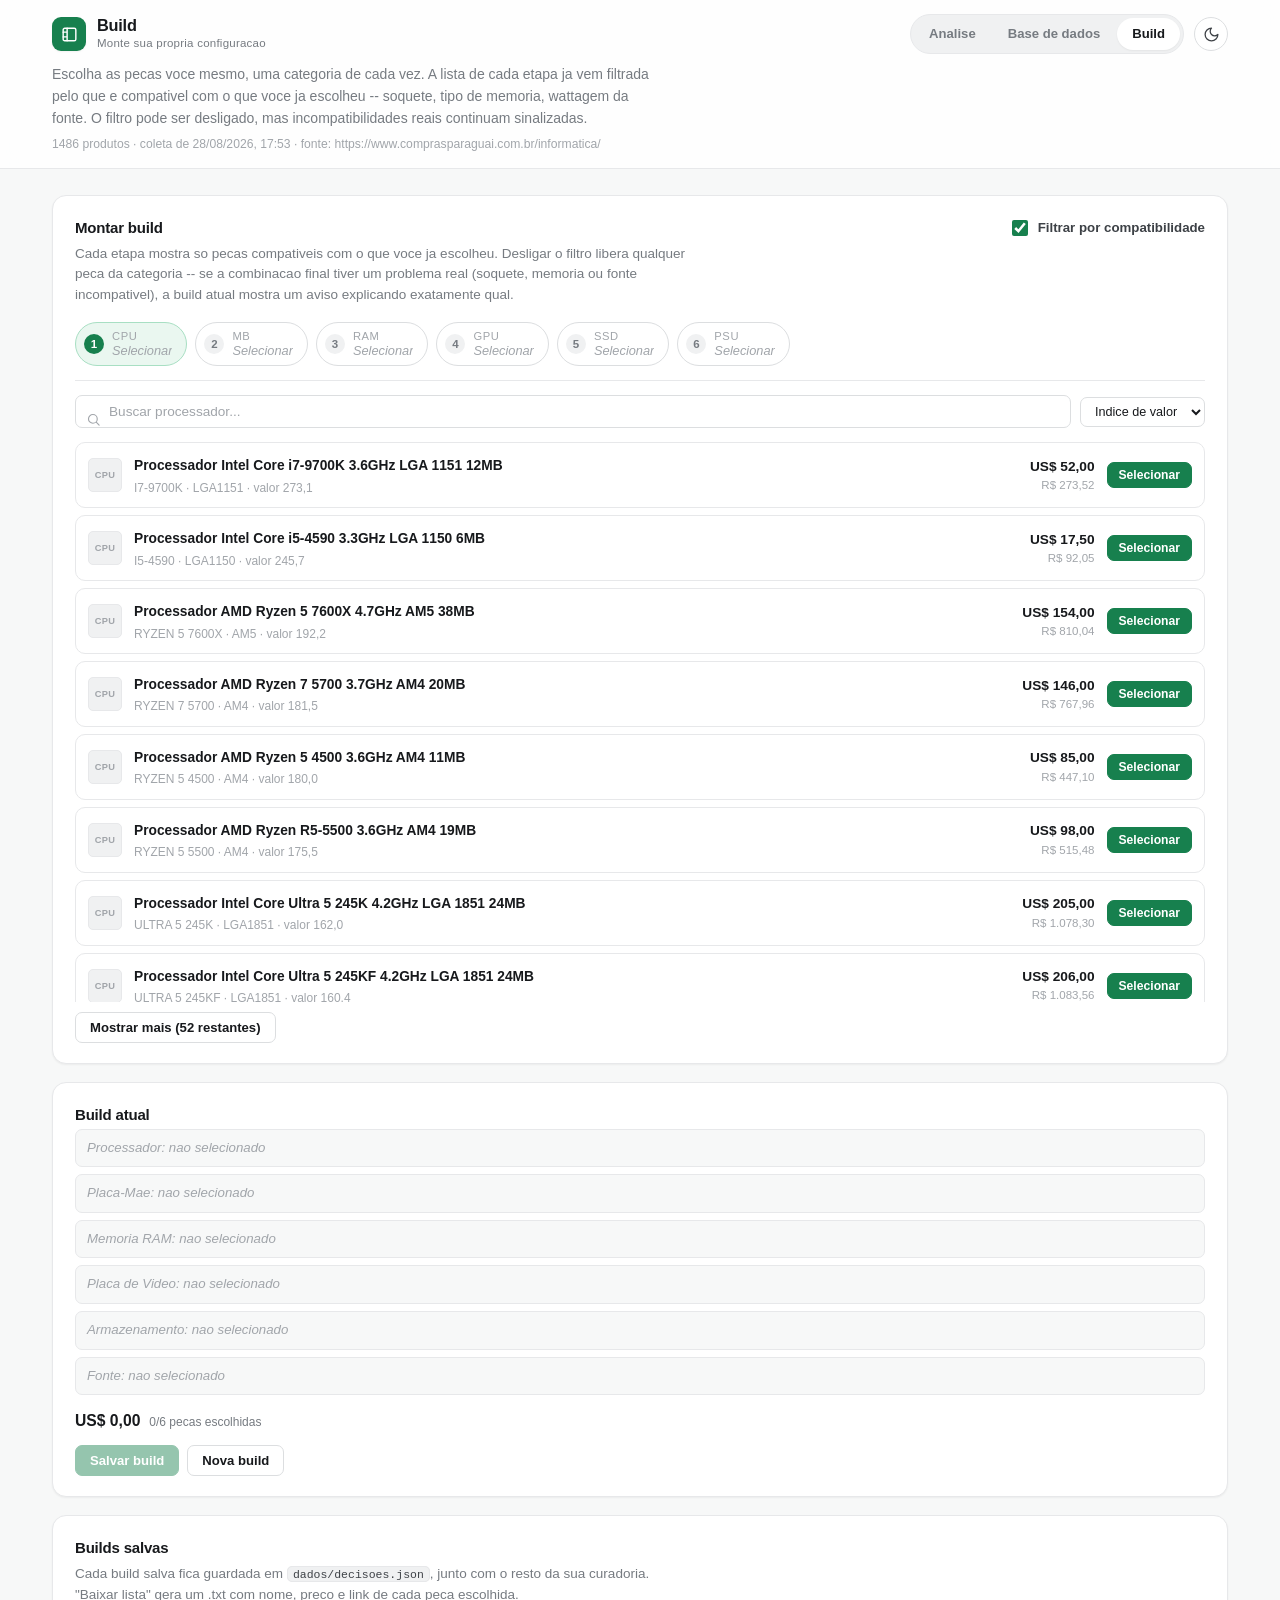
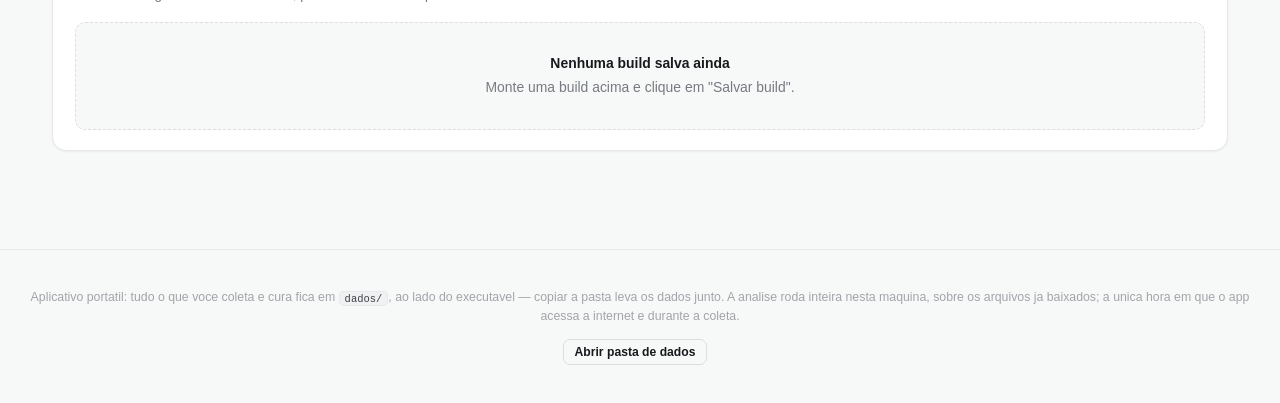
==== build.html @ 34301474 "Montador de builds adicionado" ====
<!DOCTYPE html>
<html lang="pt-BR">
<head>
  <meta charset="UTF-8" />
  <meta name="viewport" content="width=device-width, initial-scale=1.0" />
  <meta name="color-scheme" content="light dark" />
  <title>Build — Builds de Custo-Beneficio</title>
  <link rel="stylesheet" href="css/style.css" />
  <!-- ver o comentario sobre a ordem destes tres em index.html -->
  <script src="/app-bootstrap.js"></script>
  <script src="js/app-bridge.js"></script>
  <script src="js/theme.js"></script>
</head>
<body>
  <header class="site-header">
    <div class="header-inner">
      <div class="brand-row">
        <div class="brand">
          <span class="brand-mark" aria-hidden="true">
            <svg viewBox="0 0 24 24" fill="none" stroke="currentColor" stroke-width="1.8" stroke-linecap="round" stroke-linejoin="round">
              <rect x="4" y="4" width="16" height="16" rx="2"/>
              <path d="M9 4v16M4 9h5M4 15h5"/>
            </svg>
          </span>
          <div class="brand-text">
            <h1>Build</h1>
            <div class="brand-sub">Monte sua propria configuracao</div>
          </div>
        </div>
        <div class="header-actions">
          <nav class="site-nav" aria-label="Secoes">
            <a href="index.html">Analise</a>
            <a href="catalogo.html">Base de dados</a>
            <a href="build.html" class="active">Build</a>
          </nav>
          <button id="theme-toggle" class="theme-toggle" type="button" aria-label="Alternar tema">
            <svg class="icon-moon" viewBox="0 0 24 24" fill="none" stroke="currentColor" stroke-width="1.8" stroke-linecap="round" stroke-linejoin="round" aria-hidden="true">
              <path d="M12 3a6 6 0 0 0 9 9 9 9 0 1 1-9-9Z"/>
            </svg>
            <svg class="icon-sun" viewBox="0 0 24 24" fill="none" stroke="currentColor" stroke-width="1.8" stroke-linecap="round" stroke-linejoin="round" aria-hidden="true">
              <circle cx="12" cy="12" r="4"/>
              <path d="M12 2v2M12 20v2M4.93 4.93l1.41 1.41M17.66 17.66l1.41 1.41M2 12h2M20 12h2M6.34 17.66l-1.41 1.41M19.07 4.93l-1.41 1.41"/>
            </svg>
          </button>
        </div>
      </div>
      <p class="subtitle">
        Escolha as pecas voce mesmo, uma categoria de cada vez. A lista de cada etapa ja vem filtrada
        pelo que e compativel com o que voce ja escolheu -- soquete, tipo de memoria, wattagem da
        fonte. O filtro pode ser desligado, mas incompatibilidades reais continuam sinalizadas.
      </p>
      <p class="data-meta" id="data-meta">carregando metadados...</p>
    </div>
  </header>

  <main class="container">
    <section class="panel" id="pcb-empty-state" hidden>
      <div class="empty-state">
        <strong>Nenhum dado coletado ainda</strong>
        <div>Va para a pagina <a href="index.html">Analise</a> e use "Coletar dados agora" antes de montar uma build.</div>
      </div>
    </section>

    <section class="panel" id="pcb-wizard-panel" hidden>
      <div class="pcb-wizard-head">
        <h2>Montar build</h2>
        <label class="pcb-compat-toggle">
          <input type="checkbox" id="pcb-compat-toggle" checked />
          Filtrar por compatibilidade
        </label>
      </div>
      <p class="panel-hint" id="pcb-compat-hint">
        Cada etapa mostra so pecas compativeis com o que voce ja escolheu. Desligar o filtro libera
        qualquer peca da categoria -- se a combinacao final tiver um problema real (soquete, memoria
        ou fonte incompativel), a build atual mostra um aviso explicando exatamente qual.
      </p>
      <div class="pcb-steps" id="pcb-steps"></div>
      <div id="pcb-picker"></div>
    </section>

    <section class="panel" id="pcb-current-panel" hidden>
      <h2>Build atual</h2>
      <div id="pcb-current"></div>
    </section>

    <section class="panel" id="pcb-saved-panel" hidden>
      <h2>Builds salvas</h2>
      <p class="panel-hint">
        Cada build salva fica guardada em <code>dados/decisoes.json</code>, junto com o resto da sua
        curadoria. "Baixar lista" gera um .txt com nome, preco e link de cada peca escolhida.
      </p>
      <div id="pcb-saved"></div>
    </section>
  </main>

  <footer class="site-footer">
    <p>
      Aplicativo portatil: tudo o que voce coleta e cura fica em <code>dados/</code>, ao lado do
      executavel — copiar a pasta leva os dados junto. A analise roda inteira nesta maquina, sobre
      os arquivos ja baixados; a unica hora em que o app acessa a internet e durante a coleta.
    </p>
    <p class="footer-actions">
      <button id="open-data-folder" class="btn btn-ghost btn-sm" type="button" hidden>Abrir pasta de dados</button>
      <span id="app-version" class="footer-version"></span>
    </p>
  </footer>

  <script src="js/format.js"></script>
  <script src="js/ui.js"></script>
  <script src="js/matcher.js"></script>
  <script src="js/scoring.js"></script>
  <script src="js/builder.js"></script>
  <script src="js/render.js"></script>
  <script src="js/overrides.js"></script>
  <script src="js/pc-builder.js"></script>
  <script src="js/app-chrome.js"></script>
</body>
</html>
---- css/style.css ----
/* ==========================================================================
   Design system — Builds de Custo-Beneficio
   --------------------------------------------------------------------------
   Base neutra em preto e branco (escala de cinza sem tinta quente/fria) com
   um unico acento cromatico: verde-eco. A regra vale para toda a interface:
   cor so aparece onde ela CARREGA SIGNIFICADO (o item TOP, a melhor build, um
   estado de sucesso, o foco do teclado). Todo o resto e hierarquia de cinza +
   espacamento + peso tipografico. Isso mantem a leitura confortavel numa
   pagina que e, no fundo, uma tabela densa de numeros.

   Temas: claro e escuro. `data-theme` no <html> vence sempre (escolha
   explicita do usuario, ver js/theme.js); sem ele, segue o sistema via
   prefers-color-scheme. Todos os tokens semanticos sao redefinidos nos dois
   modos -- nenhuma cor e declarada apenas dentro de um bloco de tema.
   ========================================================================== */

:root {
  color-scheme: light;

  /* -------- escala neutra (a espinha dorsal da interface) -------- */
  --n-0:   #ffffff;
  --n-25:  #fcfcfd;
  --n-50:  #f7f8f8;
  --n-100: #f0f1f2;
  --n-150: #e7e8ea;
  --n-200: #dcdee0;
  --n-300: #c6c9cc;
  --n-400: #a1a5aa;
  --n-500: #767b81;
  --n-600: #575c62;
  --n-700: #3d4146;
  --n-800: #26292d;
  --n-900: #17191c;
  --n-950: #0b0c0e;

  /* -------- verde-eco: o unico acento -------- */
  --eco-50:  #eaf7f0;
  --eco-100: #d3efe1;
  --eco-200: #a8dfc3;
  --eco-300: #72c99f;
  --eco-400: #41b37c;
  --eco-500: #229960;
  --eco-600: #17804e;
  --eco-700: #12663e;
  --eco-800: #0e5031;
  --eco-900: #0a3c25;

  /* -------- superficies -------- */
  --bg:          var(--n-50);
  --bg-panel:    var(--n-0);
  --bg-elevated: var(--n-50);
  --bg-sunken:   var(--n-100);
  --bg-inset:    var(--n-100);
  --bg-hover:    var(--n-100);
  --bg-overlay:  rgba(11, 12, 14, 0.45);
  --bg-header:   rgba(255, 255, 255, 0.82);

  /* -------- bordas -------- */
  --border:        var(--n-200);
  --border-soft:   var(--n-150);
  --border-strong: var(--n-300);

  /* -------- texto -------- */
  --text:        var(--n-900);
  --text-soft:   var(--n-700);
  --text-muted:  var(--n-500);
  --text-faint:  var(--n-400);
  --text-invert: var(--n-0);

  /* -------- acento -------- */
  --accent:       var(--eco-600);
  --accent-hover: var(--eco-700);
  --accent-text:  var(--eco-700);
  --accent-soft:  var(--eco-50);
  --accent-line:  var(--eco-200);
  --accent-on:    #ffffff;

  /* -------- estados -------- */
  --ok:      var(--eco-600);
  --ok-soft: var(--eco-50);
  --ok-line: var(--eco-200);
  --warn:      #8a6314;
  --warn-soft: #fdf5e3;
  --warn-line: #efdcac;
  --danger:      #a12f2f;
  --danger-soft: #fbeeee;
  --danger-line: #eec9c9;

  /* -------- forma e profundidade -------- */
  --radius-lg: 14px;
  --radius:    10px;
  --radius-sm: 7px;
  --radius-xs: 5px;
  --shadow-xs: 0 1px 2px rgba(11, 12, 14, 0.05);
  --shadow-sm: 0 1px 3px rgba(11, 12, 14, 0.07), 0 1px 2px rgba(11, 12, 14, 0.04);
  --shadow-md: 0 4px 14px rgba(11, 12, 14, 0.08), 0 1px 3px rgba(11, 12, 14, 0.05);
  --shadow-lg: 0 18px 44px rgba(11, 12, 14, 0.16), 0 2px 8px rgba(11, 12, 14, 0.08);
  --ring: 0 0 0 3px var(--eco-200);

  /* -------- tipografia -------- */
  --font: "Inter", -apple-system, BlinkMacSystemFont, "Segoe UI Variable Text",
          "Segoe UI", Roboto, "Helvetica Neue", Arial, sans-serif;
  --font-mono: "Cascadia Code", "JetBrains Mono", "SF Mono", Consolas,
               "Liberation Mono", monospace;

  --max-w: 1220px;
}

/* Tema escuro do sistema -- so quando nao ha escolha explicita de tema claro. */
@media (prefers-color-scheme: dark) {
  :root:not([data-theme="light"]) {
    color-scheme: dark;

    --bg:          var(--n-950);
    --bg-panel:    #121417;
    --bg-elevated: #191c20;
    --bg-sunken:   #0f1113;
    --bg-inset:    #1c1f24;
    --bg-hover:    #1e2126;
    --bg-overlay:  rgba(0, 0, 0, 0.66);
    --bg-header:   rgba(18, 20, 23, 0.82);

    --border:        #2b2f35;
    --border-soft:   #23262b;
    --border-strong: #3b4046;

    --text:        #eceef0;
    --text-soft:   #c3c7cc;
    --text-muted:  #8f959c;
    --text-faint:  #6b7178;
    --text-invert: var(--n-950);

    --accent:       var(--eco-400);
    --accent-hover: var(--eco-300);
    --accent-text:  var(--eco-300);
    --accent-soft:  rgba(65, 179, 124, 0.13);
    --accent-line:  rgba(65, 179, 124, 0.34);
    --accent-on:    #07130d;

    --ok:      var(--eco-300);
    --ok-soft: rgba(65, 179, 124, 0.13);
    --ok-line: rgba(65, 179, 124, 0.32);
    --warn:      #e0b155;
    --warn-soft: rgba(224, 177, 85, 0.12);
    --warn-line: rgba(224, 177, 85, 0.3);
    --danger:      #f08a8a;
    --danger-soft: rgba(240, 138, 138, 0.12);
    --danger-line: rgba(240, 138, 138, 0.3);

    --shadow-xs: 0 1px 2px rgba(0, 0, 0, 0.4);
    --shadow-sm: 0 1px 3px rgba(0, 0, 0, 0.45);
    --shadow-md: 0 4px 16px rgba(0, 0, 0, 0.5);
    --shadow-lg: 0 20px 48px rgba(0, 0, 0, 0.62);
    --ring: 0 0 0 3px rgba(65, 179, 124, 0.35);
  }
}

/* Escolha explicita de tema escuro -- vence o prefers-color-scheme. */
:root[data-theme="dark"] {
  color-scheme: dark;

  --bg:          var(--n-950);
  --bg-panel:    #121417;
  --bg-elevated: #191c20;
  --bg-sunken:   #0f1113;
  --bg-inset:    #1c1f24;
  --bg-hover:    #1e2126;
  --bg-overlay:  rgba(0, 0, 0, 0.66);
  --bg-header:   rgba(18, 20, 23, 0.82);

  --border:        #2b2f35;
  --border-soft:   #23262b;
  --border-strong: #3b4046;

  --text:        #eceef0;
  --text-soft:   #c3c7cc;
  --text-muted:  #8f959c;
  --text-faint:  #6b7178;
  --text-invert: var(--n-950);

  --accent:       var(--eco-400);
  --accent-hover: var(--eco-300);
  --accent-text:  var(--eco-300);
  --accent-soft:  rgba(65, 179, 124, 0.13);
  --accent-line:  rgba(65, 179, 124, 0.34);
  --accent-on:    #07130d;

  --ok:      var(--eco-300);
  --ok-soft: rgba(65, 179, 124, 0.13);
  --ok-line: rgba(65, 179, 124, 0.32);
  --warn:      #e0b155;
  --warn-soft: rgba(224, 177, 85, 0.12);
  --warn-line: rgba(224, 177, 85, 0.3);
  --danger:      #f08a8a;
  --danger-soft: rgba(240, 138, 138, 0.12);
  --danger-line: rgba(240, 138, 138, 0.3);

  --shadow-xs: 0 1px 2px rgba(0, 0, 0, 0.4);
  --shadow-sm: 0 1px 3px rgba(0, 0, 0, 0.45);
  --shadow-md: 0 4px 16px rgba(0, 0, 0, 0.5);
  --shadow-lg: 0 20px 48px rgba(0, 0, 0, 0.62);
  --ring: 0 0 0 3px rgba(65, 179, 124, 0.35);
}

/* ============================================================ base ====== */

*,
*::before,
*::after {
  box-sizing: border-box;
}

html {
  -webkit-text-size-adjust: 100%;
}

body {
  margin: 0;
  background: var(--bg);
  color: var(--text);
  font-family: var(--font);
  font-size: 15px;
  line-height: 1.55;
  -webkit-font-smoothing: antialiased;
  -moz-osx-font-smoothing: grayscale;
}

h1, h2, h3, h4 {
  letter-spacing: -0.014em;
  color: var(--text);
}

a {
  color: var(--accent-text);
  text-underline-offset: 2px;
}

a:hover {
  color: var(--accent-hover);
}

code, kbd, samp, pre {
  font-family: var(--font-mono);
  font-size: 0.88em;
}

:where(button, a, input, select, textarea, summary):focus-visible {
  outline: 2px solid var(--accent);
  outline-offset: 2px;
  border-radius: var(--radius-xs);
}

/* numeros sempre alinhados em coluna -- a pagina inteira e comparacao */
.num,
.price-usd,
.price-brl,
.part-price-usd,
.part-price-brl,
.total-usd,
.total-brl,
.metric-value,
.bench-table td {
  font-variant-numeric: tabular-nums;
}

.visually-hidden {
  position: absolute;
  width: 1px;
  height: 1px;
  padding: 0;
  margin: -1px;
  overflow: hidden;
  clip: rect(0 0 0 0);
  white-space: nowrap;
  border: 0;
}

@media (prefers-reduced-motion: reduce) {
  *,
  *::before,
  *::after {
    animation-duration: 0.001ms !important;
    animation-iteration-count: 1 !important;
    transition-duration: 0.001ms !important;
    scroll-behavior: auto !important;
  }
}

/* ========================================================== header ====== */

.site-header {
  position: sticky;
  top: 0;
  z-index: 40;
  background: var(--bg-header);
  backdrop-filter: saturate(180%) blur(12px);
  -webkit-backdrop-filter: saturate(180%) blur(12px);
  border-bottom: 1px solid var(--border-soft);
}

.header-inner {
  max-width: var(--max-w);
  margin: 0 auto;
  padding: 14px 22px;
}

.brand-row {
  display: flex;
  align-items: center;
  justify-content: space-between;
  flex-wrap: wrap;
  gap: 12px;
}

.brand {
  display: flex;
  align-items: center;
  gap: 11px;
  min-width: 0;
}

.brand-mark {
  display: grid;
  place-items: center;
  width: 34px;
  height: 34px;
  flex-shrink: 0;
  border-radius: 9px;
  background: var(--accent);
  color: var(--accent-on);
  box-shadow: var(--shadow-xs);
}

.brand-mark svg {
  width: 19px;
  height: 19px;
}

.brand-text h1 {
  margin: 0;
  font-size: 1.02rem;
  font-weight: 650;
  line-height: 1.25;
}

.brand-text .brand-sub {
  font-size: 0.72rem;
  color: var(--text-muted);
  letter-spacing: 0.02em;
}

.header-actions {
  display: flex;
  align-items: center;
  gap: 10px;
}

.site-nav {
  display: flex;
  gap: 2px;
  background: var(--bg-sunken);
  border: 1px solid var(--border-soft);
  border-radius: 999px;
  padding: 3px;
}

.site-nav a {
  display: inline-block;
  padding: 6px 15px;
  border-radius: 999px;
  font-size: 0.82rem;
  font-weight: 550;
  text-decoration: none;
  color: var(--text-muted);
  transition: color 0.14s ease, background 0.14s ease;
}

.site-nav a:hover {
  color: var(--text);
}

.site-nav a.active {
  background: var(--bg-panel);
  color: var(--text);
  box-shadow: var(--shadow-xs);
}

.theme-toggle {
  display: grid;
  place-items: center;
  width: 34px;
  height: 34px;
  padding: 0;
  border: 1px solid var(--border);
  border-radius: 999px;
  background: var(--bg-panel);
  color: var(--text-soft);
  cursor: pointer;
  transition: border-color 0.14s ease, color 0.14s ease;
}

.theme-toggle:hover {
  border-color: var(--border-strong);
  color: var(--text);
}

.theme-toggle svg {
  width: 17px;
  height: 17px;
}

.theme-toggle .icon-sun { display: none; }
.theme-toggle .icon-moon { display: block; }
:root[data-theme="dark"] .theme-toggle .icon-sun { display: block; }
:root[data-theme="dark"] .theme-toggle .icon-moon { display: none; }
@media (prefers-color-scheme: dark) {
  :root:not([data-theme="light"]) .theme-toggle .icon-sun { display: block; }
  :root:not([data-theme="light"]) .theme-toggle .icon-moon { display: none; }
}

.subtitle {
  color: var(--text-muted);
  margin: 10px 0 0;
  max-width: 78ch;
  font-size: 0.875rem;
}

.data-meta {
  color: var(--text-faint);
  font-size: 0.76rem;
  margin: 6px 0 0;
  font-variant-numeric: tabular-nums;
}

/* ========================================================== layout ====== */

.container {
  max-width: var(--max-w);
  margin: 0 auto;
  padding: 26px 22px 80px;
}

.panel {
  background: var(--bg-panel);
  border: 1px solid var(--border-soft);
  border-radius: var(--radius-lg);
  padding: 20px 22px;
  margin-bottom: 18px;
  box-shadow: var(--shadow-xs);
}

.panel-head {
  display: flex;
  align-items: baseline;
  justify-content: space-between;
  gap: 14px;
  flex-wrap: wrap;
}

.panel h2 {
  margin: 0 0 2px;
  font-size: 0.94rem;
  font-weight: 640;
}

.panel h3 {
  margin: 0 0 8px;
  font-size: 0.84rem;
  font-weight: 620;
}

.panel-hint {
  color: var(--text-muted);
  font-size: 0.845rem;
  margin: 4px 0 16px;
  max-width: 82ch;
}

.panel-hint:last-child {
  margin-bottom: 0;
}

.eyebrow {
  font-size: 0.68rem;
  font-weight: 660;
  letter-spacing: 0.08em;
  text-transform: uppercase;
  color: var(--text-faint);
}

.divider {
  height: 1px;
  background: var(--border-soft);
  border: 0;
  margin: 18px 0;
}

/* ======================================================== controles ===== */

.btn {
  display: inline-flex;
  align-items: center;
  justify-content: center;
  gap: 7px;
  border: 1px solid var(--border);
  background: var(--bg-panel);
  color: var(--text);
  font-size: 0.82rem;
  font-weight: 570;
  font-family: inherit;
  padding: 7px 14px;
  border-radius: var(--radius-sm);
  cursor: pointer;
  white-space: nowrap;
  transition: background 0.14s ease, border-color 0.14s ease, color 0.14s ease;
}

.btn:hover {
  background: var(--bg-hover);
  border-color: var(--border-strong);
}

.btn:disabled {
  opacity: 0.45;
  cursor: not-allowed;
}

.btn svg {
  width: 15px;
  height: 15px;
  flex-shrink: 0;
}

.btn-primary {
  background: var(--accent);
  border-color: var(--accent);
  color: var(--accent-on);
}

.btn-primary:hover:not(:disabled) {
  background: var(--accent-hover);
  border-color: var(--accent-hover);
  color: var(--accent-on);
}

.btn-ghost {
  background: transparent;
}

.btn-danger-ghost {
  background: transparent;
  color: var(--danger);
  border-color: var(--danger-line);
}

.btn-danger-ghost:hover {
  background: var(--danger-soft);
  border-color: var(--danger);
  color: var(--danger);
}

.btn-sm {
  font-size: 0.76rem;
  padding: 5px 11px;
}

.btn-link {
  border: 0;
  background: none;
  padding: 0;
  color: var(--accent-text);
  font-size: 0.8rem;
  font-weight: 570;
  font-family: inherit;
  cursor: pointer;
  text-decoration: underline;
  text-underline-offset: 2px;
}

.file-btn {
  position: relative;
  display: inline-flex;
}

.toolbar {
  display: flex;
  flex-wrap: wrap;
  gap: 9px;
  align-items: center;
  margin-bottom: 14px;
}

.toolbar:last-child {
  margin-bottom: 0;
}

.toolbar-spacer {
  flex: 1 1 auto;
}

.chip-group {
  display: flex;
  flex-wrap: wrap;
  gap: 5px;
}

.chip-btn {
  display: inline-flex;
  align-items: center;
  gap: 6px;
  border: 1px solid var(--border);
  background: var(--bg-panel);
  color: var(--text-muted);
  font-size: 0.79rem;
  font-weight: 520;
  font-family: inherit;
  padding: 5px 13px;
  border-radius: 999px;
  cursor: pointer;
  transition: border-color 0.14s ease, color 0.14s ease, background 0.14s ease;
}

.chip-btn:hover {
  border-color: var(--border-strong);
  color: var(--text);
}

.chip-btn.active {
  background: var(--accent-soft);
  border-color: var(--accent-line);
  color: var(--accent-text);
  font-weight: 620;
}

.chip-count {
  font-size: 0.72rem;
  font-variant-numeric: tabular-nums;
  color: var(--text-faint);
}

.chip-btn.active .chip-count {
  color: var(--accent-text);
  opacity: 0.75;
}

.search-wrap {
  position: relative;
  flex: 1 1 220px;
  min-width: 200px;
  display: flex;
  align-items: center;
}

.search-wrap svg {
  position: absolute;
  left: 11px;
  width: 15px;
  height: 15px;
  color: var(--text-faint);
  pointer-events: none;
}

.search-input {
  width: 100%;
  padding: 8px 12px 8px 33px;
  border: 1px solid var(--border);
  border-radius: var(--radius-sm);
  background: var(--bg-panel);
  color: var(--text);
  font-size: 0.85rem;
  font-family: inherit;
}

.search-input::placeholder {
  color: var(--text-faint);
}

.search-input:focus {
  outline: none;
  border-color: var(--accent);
  box-shadow: var(--ring);
}

.field label,
.field > .field-label {
  display: block;
  font-size: 0.7rem;
  font-weight: 600;
  letter-spacing: 0.045em;
  text-transform: uppercase;
  color: var(--text-muted);
  margin-bottom: 5px;
}

.field input,
.field select {
  width: 100%;
  padding: 7px 10px;
  border: 1px solid var(--border);
  border-radius: var(--radius-sm);
  background: var(--bg-panel);
  color: var(--text);
  font-size: 0.85rem;
  font-family: inherit;
}

.field input:focus,
.field select:focus {
  outline: none;
  border-color: var(--accent);
  box-shadow: var(--ring);
}

.field-hint {
  font-size: 0.72rem;
  color: var(--text-faint);
  margin-top: 4px;
}

.select-inline {
  padding: 6px 10px;
  border: 1px solid var(--border);
  border-radius: var(--radius-sm);
  background: var(--bg-panel);
  color: var(--text);
  font-size: 0.79rem;
  font-family: inherit;
  cursor: pointer;
}

.select-inline:focus {
  outline: none;
  border-color: var(--accent);
  box-shadow: var(--ring);
}

.switch {
  display: inline-flex;
  align-items: center;
  gap: 8px;
  font-size: 0.8rem;
  color: var(--text-soft);
  cursor: pointer;
  user-select: none;
}

.switch input {
  accent-color: var(--accent);
  width: 15px;
  height: 15px;
  cursor: pointer;
}

/* ============================================================ coleta ==== */

.scrape-control {
  display: flex;
  align-items: center;
  gap: 12px;
  flex-wrap: wrap;
}

.scrape-indicator {
  display: inline-flex;
  align-items: center;
  gap: 7px;
  font-size: 0.8rem;
  color: var(--text-muted);
}

.scrape-indicator::before {
  content: "";
  width: 7px;
  height: 7px;
  border-radius: 999px;
  background: currentColor;
  opacity: 0;
}

.scrape-indicator--running { color: var(--warn); font-weight: 560; }
.scrape-indicator--ok      { color: var(--ok); font-weight: 560; }
.scrape-indicator--error   { color: var(--danger); font-weight: 560; }

.scrape-indicator--running::before,
.scrape-indicator--ok::before,
.scrape-indicator--error::before {
  opacity: 1;
}

.scrape-indicator--running::before {
  animation: pulse 1.4s ease-in-out infinite;
}

@keyframes pulse {
  0%, 100% { opacity: 1; transform: scale(1); }
  50%      { opacity: 0.35; transform: scale(0.8); }
}

.scrape-log {
  margin: 12px 0 0;
  padding: 11px 13px;
  background: var(--bg-inset);
  border: 1px solid var(--border-soft);
  border-radius: var(--radius-sm);
  font-size: 0.745rem;
  line-height: 1.6;
  color: var(--text-muted);
  max-height: 190px;
  overflow-y: auto;
  white-space: pre-wrap;
}

.scrape-help {
  margin-top: 12px;
  font-size: 0.845rem;
  color: var(--text-muted);
  border-left: 2px solid var(--warn-line);
  padding-left: 12px;
}

.scrape-help pre {
  background: var(--bg-inset);
  border: 1px solid var(--border-soft);
  border-radius: var(--radius-sm);
  padding: 10px 12px;
  overflow-x: auto;
  color: var(--text-soft);
}

/* ======================================================= status log ===== */

.status-log {
  list-style: none;
  margin: 0;
  padding: 0;
  font-size: 0.83rem;
}

.status-line {
  display: flex;
  align-items: flex-start;
  gap: 9px;
  padding: 6px 0;
  border-bottom: 1px solid var(--border-soft);
  color: var(--text-soft);
}

.status-line:last-child {
  border-bottom: none;
}

.status-line::before {
  content: "";
  width: 6px;
  height: 6px;
  margin-top: 8px;
  flex-shrink: 0;
  border-radius: 999px;
  background: var(--n-400);
}

.status-ok::before    { background: var(--ok); }
.status-warn::before  { background: var(--warn); }
.status-error::before { background: var(--danger); }

.status-ok    { color: var(--text); }
.status-warn  { color: var(--warn); }
.status-error { color: var(--danger); font-weight: 560; }

/* ========================================================= top strip ==== */

.top-strip {
  display: grid;
  grid-template-columns: repeat(auto-fit, minmax(190px, 1fr));
  gap: 10px;
}

.top-chip {
  display: flex;
  gap: 11px;
  align-items: flex-start;
  background: var(--bg-elevated);
  border: 1px solid var(--border-soft);
  border-radius: var(--radius);
  padding: 11px 12px;
  text-decoration: none;
  color: inherit;
  transition: border-color 0.14s ease, background 0.14s ease;
}

a.top-chip:hover {
  border-color: var(--accent-line);
  background: var(--bg-panel);
  color: inherit;
}

.top-chip-body {
  min-width: 0;
  flex: 1;
}

.top-chip-label {
  font-size: 0.66rem;
  text-transform: uppercase;
  letter-spacing: 0.075em;
  color: var(--accent-text);
  font-weight: 680;
  margin-bottom: 4px;
}

.top-chip-name {
  font-size: 0.815rem;
  font-weight: 520;
  line-height: 1.35;
  display: -webkit-box;
  -webkit-line-clamp: 2;
  line-clamp: 2;
  -webkit-box-orient: vertical;
  overflow: hidden;
}

.top-chip-name.muted {
  color: var(--text-faint);
  font-weight: 400;
}

.top-chip-price {
  color: var(--text-muted);
  font-size: 0.78rem;
  margin-top: 5px;
  font-variant-numeric: tabular-nums;
}

/* ============================================================ thumbs ==== */

.thumb {
  width: 44px;
  height: 44px;
  flex-shrink: 0;
  border-radius: var(--radius-xs);
  border: 1px solid var(--border-soft);
  background: var(--n-0);
  object-fit: contain;
  padding: 2px;
}

.thumb--sm {
  width: 34px;
  height: 34px;
}

.thumb--empty {
  display: grid;
  place-items: center;
  background: var(--bg-inset);
  color: var(--text-faint);
  font-size: 0.58rem;
  font-weight: 660;
  letter-spacing: 0.04em;
}

/* ======================================================= build cards ==== */

.builds-container {
  display: flex;
  flex-direction: column;
  gap: 18px;
}

.builds-grid {
  display: grid;
  grid-template-columns: repeat(auto-fit, minmax(340px, 1fr));
  gap: 14px;
}

.build-card {
  position: relative;
  display: flex;
  flex-direction: column;
  background: var(--bg-panel);
  border: 1px solid var(--border-soft);
  border-radius: var(--radius-lg);
  padding: 16px 18px 14px;
  transition: border-color 0.14s ease, box-shadow 0.14s ease;
}

.build-card:hover {
  border-color: var(--border);
  box-shadow: var(--shadow-sm);
}

.build-card--best {
  border-color: var(--accent-line);
  box-shadow: var(--shadow-sm);
  background:
    linear-gradient(180deg, var(--accent-soft) 0%, transparent 140px),
    var(--bg-panel);
}

.build-card--best::before {
  content: "";
  position: absolute;
  inset: 0 auto 0 0;
  width: 3px;
  border-radius: var(--radius-lg) 0 0 var(--radius-lg);
  background: var(--accent);
}

.best-badge {
  display: inline-flex;
  align-items: center;
  gap: 6px;
  align-self: flex-start;
  background: var(--accent);
  color: var(--accent-on);
  font-weight: 660;
  font-size: 0.68rem;
  letter-spacing: 0.06em;
  text-transform: uppercase;
  padding: 4px 11px;
  border-radius: 999px;
  margin-bottom: 12px;
}

.best-badge svg {
  width: 12px;
  height: 12px;
}

.build-header {
  display: flex;
  align-items: flex-start;
  gap: 11px;
  margin-bottom: 13px;
}

.build-rank {
  display: grid;
  place-items: center;
  min-width: 28px;
  height: 28px;
  padding: 0 7px;
  flex-shrink: 0;
  border-radius: var(--radius-xs);
  background: var(--bg-inset);
  border: 1px solid var(--border-soft);
  font-size: 0.75rem;
  font-weight: 680;
  color: var(--text-muted);
  font-variant-numeric: tabular-nums;
}

.build-card--best .build-rank {
  background: var(--accent);
  border-color: var(--accent);
  color: var(--accent-on);
}

.build-title-wrap {
  min-width: 0;
}

.build-title {
  margin: 0;
  font-size: 0.94rem;
  font-weight: 620;
  line-height: 1.35;
}

.build-subtitle {
  color: var(--text-muted);
  font-size: 0.76rem;
  margin-top: 2px;
}

.build-metrics {
  display: grid;
  grid-template-columns: repeat(3, minmax(0, 1fr));
  gap: 1px;
  background: var(--border-soft);
  border: 1px solid var(--border-soft);
  border-radius: var(--radius-sm);
  overflow: hidden;
  margin-bottom: 13px;
}

.metric {
  background: var(--bg-panel);
  padding: 8px 11px;
}

.metric-label {
  font-size: 0.64rem;
  text-transform: uppercase;
  letter-spacing: 0.06em;
  color: var(--text-faint);
  font-weight: 620;
}

.metric-value {
  font-size: 0.94rem;
  font-weight: 650;
  margin-top: 1px;
}

.metric-value.accent {
  color: var(--accent-text);
}

.parts-list {
  display: flex;
  flex-direction: column;
  gap: 5px;
  margin-bottom: 13px;
}

.part-row {
  display: flex;
  justify-content: space-between;
  align-items: center;
  gap: 12px;
  background: var(--bg-elevated);
  border: 1px solid var(--border-soft);
  border-radius: var(--radius-sm);
  padding: 7px 11px;
  text-decoration: none;
  color: inherit;
  transition: border-color 0.14s ease, background 0.14s ease;
}

.part-row:hover {
  border-color: var(--accent-line);
  background: var(--bg-panel);
  color: inherit;
}

.part-left {
  display: flex;
  align-items: center;
  gap: 10px;
  min-width: 0;
}

.part-info {
  min-width: 0;
}

.part-category {
  display: flex;
  align-items: center;
  gap: 6px;
  font-size: 0.64rem;
  text-transform: uppercase;
  letter-spacing: 0.06em;
  color: var(--text-faint);
  font-weight: 660;
}

.part-name {
  font-size: 0.845rem;
  line-height: 1.35;
  white-space: nowrap;
  overflow: hidden;
  text-overflow: ellipsis;
  max-width: 42ch;
}

.part-specs {
  font-size: 0.71rem;
  color: var(--text-muted);
  margin-top: 1px;
  white-space: nowrap;
  overflow: hidden;
  text-overflow: ellipsis;
  max-width: 42ch;
  font-variant-numeric: tabular-nums;
}

.part-manual-tag {
  display: inline-block;
  font-size: 0.62rem;
  color: var(--accent-text);
  background: var(--accent-soft);
  border: 1px solid var(--accent-line);
  border-radius: 999px;
  padding: 0 6px;
  letter-spacing: 0.03em;
}

.part-right {
  text-align: right;
  flex-shrink: 0;
}

.part-price-usd {
  font-weight: 620;
  font-size: 0.855rem;
}

.part-price-brl {
  color: var(--text-faint);
  font-size: 0.72rem;
}

.build-footer {
  display: flex;
  justify-content: space-between;
  align-items: center;
  gap: 12px;
  flex-wrap: wrap;
  border-top: 1px solid var(--border-soft);
  padding-top: 11px;
  margin-top: auto;
  font-size: 0.82rem;
}

.build-totals {
  display: flex;
  gap: 9px;
  align-items: baseline;
}

.total-usd {
  font-weight: 700;
  font-size: 0.98rem;
}

.total-brl {
  color: var(--text-muted);
  font-size: 0.77rem;
}

.psu-note {
  color: var(--text-muted);
  font-size: 0.75rem;
}

.build-notes {
  margin-top: 10px;
  display: flex;
  flex-direction: column;
  gap: 5px;
}

.build-note {
  display: flex;
  gap: 7px;
  align-items: flex-start;
  color: var(--warn);
  font-size: 0.75rem;
  background: var(--warn-soft);
  border: 1px solid var(--warn-line);
  border-radius: var(--radius-xs);
  padding: 6px 9px;
}

.build-note svg {
  width: 13px;
  height: 13px;
  flex-shrink: 0;
  margin-top: 2px;
}

/* ==================================================== montagem manual ==== */

.pcb-wizard-head {
  display: flex;
  flex-wrap: wrap;
  align-items: center;
  justify-content: space-between;
  gap: 10px;
}

.pcb-wizard-head h2 {
  margin: 0;
}

.pcb-compat-toggle {
  display: inline-flex;
  align-items: center;
  gap: 7px;
  font-size: 0.83rem;
  font-weight: 560;
  color: var(--text-soft);
  cursor: pointer;
  user-select: none;
}

.pcb-compat-toggle input {
  width: 16px;
  height: 16px;
  accent-color: var(--accent);
  cursor: pointer;
}

.pcb-steps {
  display: flex;
  flex-wrap: wrap;
  gap: 8px;
  margin: 14px 0;
}

.pcb-step {
  display: flex;
  align-items: center;
  gap: 8px;
  border: 1px solid var(--border);
  background: var(--bg-panel);
  border-radius: 999px;
  padding: 6px 14px 6px 8px;
  cursor: pointer;
  font-family: inherit;
  text-align: left;
  transition: border-color 0.14s ease, background 0.14s ease;
}

.pcb-step:hover {
  border-color: var(--border-strong);
}

.pcb-step--open {
  border-color: var(--accent-line);
  background: var(--accent-soft);
}

.pcb-step--done {
  border-color: var(--ok-line);
}

.pcb-step-index {
  display: inline-flex;
  align-items: center;
  justify-content: center;
  width: 20px;
  height: 20px;
  border-radius: 50%;
  background: var(--bg-inset);
  color: var(--text-muted);
  font-size: 0.72rem;
  font-weight: 700;
  flex-shrink: 0;
}

.pcb-step--done .pcb-step-index {
  background: var(--ok);
  color: var(--accent-on);
}

.pcb-step--open .pcb-step-index {
  background: var(--accent);
  color: var(--accent-on);
}

.pcb-step-text {
  display: flex;
  flex-direction: column;
  line-height: 1.25;
  min-width: 0;
}

.pcb-step-label {
  font-size: 0.7rem;
  text-transform: uppercase;
  letter-spacing: 0.05em;
  color: var(--text-faint);
}

.pcb-step-value {
  font-size: 0.8rem;
  font-weight: 570;
  color: var(--text);
  white-space: nowrap;
  overflow: hidden;
  text-overflow: ellipsis;
  max-width: 22ch;
}

.pcb-step-value--empty {
  color: var(--text-faint);
  font-weight: 500;
  font-style: italic;
}

.pcb-picker {
  border-top: 1px solid var(--border-soft);
  padding-top: 14px;
}

.pcb-picker-list {
  display: flex;
  flex-direction: column;
  gap: 7px;
  margin-top: 12px;
  max-height: 560px;
  overflow-y: auto;
}

.pcb-picker-item {
  display: flex;
  align-items: center;
  gap: 12px;
  background: var(--bg-panel);
  border: 1px solid var(--border-soft);
  border-radius: var(--radius);
  padding: 10px 12px;
}

.pcb-picker-item-main {
  flex: 1;
  min-width: 0;
}

.pcb-picker-item-name {
  font-weight: 570;
  font-size: 0.86rem;
  text-decoration: none;
  color: var(--text);
}

.pcb-picker-item-name:hover {
  color: var(--accent-text);
  text-decoration: underline;
}

.pcb-picker-item-meta {
  font-size: 0.75rem;
  color: var(--text-faint);
  margin-top: 2px;
  font-variant-numeric: tabular-nums;
}

.pcb-picker-item-price {
  text-align: right;
  flex-shrink: 0;
}

.pcb-picker-more {
  margin-top: 10px;
}

.pcb-current-list {
  display: flex;
  flex-direction: column;
  gap: 7px;
  margin-bottom: 14px;
}

.pcb-current-row {
  display: flex;
  align-items: center;
  gap: 12px;
  background: var(--bg-elevated);
  border: 1px solid var(--border-soft);
  border-radius: var(--radius-sm);
  padding: 8px 11px;
}

.pcb-current-row--empty {
  color: var(--text-faint);
  font-style: italic;
  font-size: 0.83rem;
}

.pcb-current-row .part-name {
  display: block;
  color: var(--text);
  text-decoration: none;
}

.pcb-current-row .part-name:hover {
  color: var(--accent-text);
  text-decoration: underline;
}

.pcb-current-actions {
  display: flex;
  gap: 8px;
  flex-wrap: wrap;
  align-items: center;
}

.pcb-current-totals {
  display: flex;
  align-items: baseline;
  gap: 9px;
  margin-bottom: 12px;
}

.pcb-saved-list {
  display: flex;
  flex-direction: column;
  gap: 10px;
}

.pcb-saved-card {
  background: var(--bg-panel);
  border: 1px solid var(--border-soft);
  border-radius: var(--radius);
  padding: 12px 14px;
}

.pcb-saved-head {
  display: flex;
  justify-content: space-between;
  align-items: baseline;
  gap: 10px;
  flex-wrap: wrap;
}

.pcb-saved-name {
  font-weight: 620;
  font-size: 0.92rem;
}

.pcb-saved-meta {
  color: var(--text-faint);
  font-size: 0.76rem;
  margin-top: 2px;
}

.pcb-saved-actions {
  display: flex;
  gap: 7px;
  flex-wrap: wrap;
  margin-top: 9px;
}

/* ========================================================= genericos ==== */

.empty-state {
  color: var(--text-muted);
  padding: 30px 20px;
  text-align: center;
  font-size: 0.87rem;
  border: 1px dashed var(--border);
  border-radius: var(--radius);
  background: var(--bg-elevated);
}

.empty-state strong {
  display: block;
  color: var(--text);
  font-weight: 600;
  margin-bottom: 3px;
}

.skeleton {
  border-radius: var(--radius);
  background: linear-gradient(90deg, var(--bg-inset) 25%, var(--bg-hover) 37%, var(--bg-inset) 63%);
  background-size: 400% 100%;
  animation: shimmer 1.3s ease-in-out infinite;
}

@keyframes shimmer {
  0%   { background-position: 100% 0; }
  100% { background-position: -100% 0; }
}

.methodology ul {
  margin: 0;
  padding-left: 17px;
  color: var(--text-muted);
  font-size: 0.855rem;
}

.methodology li {
  margin-bottom: 7px;
}

.methodology strong {
  color: var(--text-soft);
}

.methodology code,
.panel-hint code,
.site-footer code,
.scrape-help code,
.decision-note code {
  background: var(--bg-inset);
  border: 1px solid var(--border-soft);
  padding: 0.5px 5px;
  border-radius: var(--radius-xs);
  color: var(--text-soft);
  font-size: 0.85em;
}

.site-footer {
  text-align: center;
  color: var(--text-faint);
  font-size: 0.77rem;
  padding: 26px 22px;
  border-top: 1px solid var(--border-soft);
}

/*
 * Rodape do aplicativo: acesso a pasta de dados e a versao. So aparece dentro
 * do app (js/app-chrome.js tira o `hidden`) -- num navegador comum nao ha
 * pasta nenhuma para abrir.
 */
.footer-actions {
  display: flex;
  align-items: center;
  justify-content: center;
  gap: 10px;
  margin-top: 12px;
}

.footer-version {
  font-variant-numeric: tabular-nums;
  color: var(--text-faint);
  opacity: 0.75;
}

/* ========================================================== catalogo ==== */

.catalog-summary {
  color: var(--text-muted);
  font-size: 0.815rem;
  margin: 0;
  font-variant-numeric: tabular-nums;
}

.catalog-list {
  display: flex;
  flex-direction: column;
  gap: 8px;
}

.catalog-item {
  background: var(--bg-panel);
  border: 1px solid var(--border-soft);
  border-radius: var(--radius);
  padding: 12px 14px;
  transition: border-color 0.14s ease;
}

.catalog-item:hover {
  border-color: var(--border);
}

.catalog-item--open {
  border-color: var(--accent-line);
  box-shadow: var(--shadow-sm);
}

.catalog-item-head {
  display: flex;
  justify-content: space-between;
  align-items: flex-start;
  gap: 13px;
}

.catalog-item-left {
  display: flex;
  gap: 11px;
  min-width: 0;
  flex: 1;
}

.catalog-item-main {
  min-width: 0;
  flex: 1;
}

.catalog-badges {
  display: flex;
  flex-wrap: wrap;
  gap: 5px;
  margin-bottom: 5px;
}

.catalog-item-name {
  display: block;
  font-weight: 570;
  font-size: 0.885rem;
  line-height: 1.35;
  text-decoration: none;
  color: var(--text);
}

.catalog-item-name:hover {
  color: var(--accent-text);
  text-decoration: underline;
}

.catalog-item-meta {
  color: var(--text-faint);
  font-size: 0.755rem;
  margin-top: 3px;
  font-variant-numeric: tabular-nums;
}

.catalog-item-score {
  display: flex;
  flex-wrap: wrap;
  gap: 10px;
  margin-top: 6px;
  font-size: 0.755rem;
  color: var(--text-muted);
  font-variant-numeric: tabular-nums;
}

.catalog-item-score b {
  color: var(--accent-text);
  font-weight: 640;
}

.catalog-item-price {
  text-align: right;
  flex-shrink: 0;
}

.catalog-item-price .price-usd {
  font-weight: 660;
  font-size: 0.92rem;
}

.catalog-item-price .price-brl {
  color: var(--text-faint);
  font-size: 0.74rem;
}

.catalog-actions {
  display: flex;
  gap: 6px;
  flex-wrap: wrap;
  align-items: center;
  margin-top: 10px;
}

.status-badge {
  display: inline-flex;
  align-items: center;
  gap: 5px;
  font-size: 0.655rem;
  text-transform: uppercase;
  letter-spacing: 0.055em;
  font-weight: 680;
  padding: 2.5px 8px;
  border-radius: 999px;
  border: 1px solid transparent;
}

.status-badge.scored  { background: var(--ok-soft);     color: var(--ok);          border-color: var(--ok-line); }
.status-badge.pending { background: var(--warn-soft);   color: var(--warn);        border-color: var(--warn-line); }
.status-badge.added   { background: var(--accent-soft); color: var(--accent-text); border-color: var(--accent-line); }
.status-badge.ignored { background: var(--bg-inset);    color: var(--text-muted);  border-color: var(--border-soft); }

.cat-badge {
  display: inline-flex;
  align-items: center;
  font-size: 0.655rem;
  text-transform: uppercase;
  letter-spacing: 0.055em;
  font-weight: 620;
  padding: 2.5px 8px;
  border-radius: 999px;
  background: var(--bg-inset);
  border: 1px solid var(--border-soft);
  color: var(--text-muted);
}

.spec-tags {
  display: flex;
  flex-wrap: wrap;
  gap: 4px;
  margin-top: 7px;
}

.spec-tag {
  font-size: 0.715rem;
  background: var(--bg-inset);
  border: 1px solid var(--border-soft);
  border-radius: var(--radius-xs);
  padding: 1.5px 7px;
  color: var(--text-muted);
  font-variant-numeric: tabular-nums;
}

.spec-tag b {
  color: var(--text-soft);
  font-weight: 600;
}

.spec-tag--edited {
  background: var(--accent-soft);
  border-color: var(--accent-line);
  color: var(--accent-text);
}

.extra-filters {
  display: grid;
  grid-template-columns: repeat(auto-fit, minmax(155px, 1fr));
  gap: 10px;
  align-items: end;
  padding: 13px;
  background: var(--bg-elevated);
  border: 1px solid var(--border-soft);
  border-radius: var(--radius);
}

.extra-filters .extra-filter-field {
  margin: 0;
}

.extra-filters .btn {
  align-self: end;
}

/* ========================================================== revisao ===== */

.review-panel {
  margin-top: 13px;
  padding-top: 13px;
  border-top: 1px dashed var(--border);
}

.review-reason {
  display: flex;
  gap: 9px;
  align-items: flex-start;
  font-size: 0.795rem;
  line-height: 1.5;
  color: var(--text-soft);
  background: var(--bg-elevated);
  border: 1px solid var(--border-soft);
  border-left: 2px solid var(--border-strong);
  border-radius: var(--radius-xs);
  padding: 9px 11px;
  margin-bottom: 12px;
}

.review-reason svg {
  width: 15px;
  height: 15px;
  flex-shrink: 0;
  margin-top: 2px;
}

.review-reason--warn {
  background: var(--warn-soft);
  border-color: var(--warn-line);
  border-left-color: var(--warn);
  color: var(--warn);
}

.review-reason--info {
  background: var(--accent-soft);
  border-color: var(--accent-line);
  border-left-color: var(--accent);
  color: var(--accent-text);
}

.review-form-grid {
  display: grid;
  grid-template-columns: repeat(auto-fit, minmax(158px, 1fr));
  gap: 10px;
  margin-bottom: 12px;
}

.review-preview {
  display: flex;
  gap: 9px;
  align-items: flex-start;
  font-size: 0.815rem;
  padding: 9px 11px;
  border-radius: var(--radius-sm);
  margin-bottom: 12px;
  border: 1px solid transparent;
}

.review-preview svg {
  width: 15px;
  height: 15px;
  flex-shrink: 0;
  margin-top: 2px;
}

.review-preview.ok {
  background: var(--ok-soft);
  color: var(--ok);
  border-color: var(--ok-line);
}

.review-preview.fail {
  background: var(--bg-inset);
  color: var(--text-muted);
  border-color: var(--border-soft);
}

.review-actions {
  display: flex;
  gap: 7px;
  flex-wrap: wrap;
  align-items: center;
}

.decision-note {
  font-size: 0.765rem;
  color: var(--text-muted);
  margin: 8px 0 0;
}

.decision-note--ok    { color: var(--ok); }
.decision-note--error { color: var(--danger); }

.benchmark-add-panel {
  margin-top: 13px;
  padding: 13px 14px;
  background: var(--accent-soft);
  border: 1px solid var(--accent-line);
  border-radius: var(--radius);
}

.benchmark-add-title {
  display: flex;
  align-items: center;
  gap: 7px;
  font-size: 0.815rem;
  font-weight: 640;
  color: var(--accent-text);
  margin-bottom: 5px;
}

.benchmark-add-title svg {
  width: 14px;
  height: 14px;
  flex-shrink: 0;
}

.benchmark-search-line {
  font-size: 0.795rem;
  color: var(--text-soft);
  margin-bottom: 10px;
}

.benchmark-search-line a {
  font-weight: 600;
}

/* ==================================================== base de benchmark = */

.bench-table-wrap {
  overflow-x: auto;
  border: 1px solid var(--border-soft);
  border-radius: var(--radius);
}

.bench-table {
  width: 100%;
  border-collapse: collapse;
  font-size: 0.82rem;
  min-width: 640px;
}

.bench-table th {
  text-align: left;
  font-size: 0.66rem;
  text-transform: uppercase;
  letter-spacing: 0.06em;
  font-weight: 660;
  color: var(--text-faint);
  padding: 9px 12px;
  background: var(--bg-elevated);
  border-bottom: 1px solid var(--border-soft);
  white-space: nowrap;
}

.bench-table td {
  padding: 8px 12px;
  border-bottom: 1px solid var(--border-soft);
  color: var(--text-soft);
  vertical-align: middle;
}

.bench-table tbody tr:last-child td {
  border-bottom: none;
}

.bench-table tbody tr:hover td {
  background: var(--bg-elevated);
}

.bench-table .col-key {
  font-family: var(--font-mono);
  font-size: 0.79rem;
  color: var(--text);
  white-space: nowrap;
}

.bench-table .col-actions {
  text-align: right;
  white-space: nowrap;
}

.bench-table .col-num {
  text-align: right;
  font-variant-numeric: tabular-nums;
}

.bench-edit-input {
  width: 92px;
  padding: 4px 7px;
  border: 1px solid var(--border);
  border-radius: var(--radius-xs);
  background: var(--bg-panel);
  color: var(--text);
  font-size: 0.79rem;
  font-family: inherit;
  text-align: right;
  font-variant-numeric: tabular-nums;
}

.bench-edit-input:focus {
  outline: none;
  border-color: var(--accent);
  box-shadow: var(--ring);
}

.origin-tag {
  display: inline-flex;
  align-items: center;
  font-size: 0.635rem;
  text-transform: uppercase;
  letter-spacing: 0.05em;
  font-weight: 660;
  padding: 2px 7px;
  border-radius: 999px;
  border: 1px solid var(--border-soft);
  background: var(--bg-inset);
  color: var(--text-muted);
  white-space: nowrap;
}

.origin-tag--custom {
  background: var(--accent-soft);
  border-color: var(--accent-line);
  color: var(--accent-text);
}

.origin-tag--edited {
  background: var(--warn-soft);
  border-color: var(--warn-line);
  color: var(--warn);
}

.tuning-grid {
  display: grid;
  grid-template-columns: repeat(auto-fit, minmax(230px, 1fr));
  gap: 12px;
}

.tuning-group {
  border: 1px solid var(--border-soft);
  border-radius: var(--radius);
  padding: 13px;
  background: var(--bg-elevated);
}

.tuning-group h3 {
  margin: 0 0 3px;
  font-size: 0.78rem;
  font-weight: 640;
}

.tuning-group .tuning-note {
  font-size: 0.72rem;
  color: var(--text-faint);
  margin: 0 0 10px;
  line-height: 1.45;
}

.tuning-rows {
  display: flex;
  flex-direction: column;
  gap: 8px;
}

.tuning-row {
  display: grid;
  grid-template-columns: 1fr 96px;
  align-items: center;
  gap: 9px;
}

.tuning-row label {
  font-size: 0.775rem;
  color: var(--text-soft);
}

.tuning-row input {
  padding: 5px 8px;
  border: 1px solid var(--border);
  border-radius: var(--radius-xs);
  background: var(--bg-panel);
  color: var(--text);
  font-size: 0.8rem;
  font-family: inherit;
  text-align: right;
  font-variant-numeric: tabular-nums;
}

.tuning-row input:focus {
  outline: none;
  border-color: var(--accent);
  box-shadow: var(--ring);
}

.tuning-row input.changed {
  border-color: var(--accent);
  background: var(--accent-soft);
  font-weight: 620;
}

/* ============================================================== abas ==== */

.tabs {
  display: flex;
  gap: 3px;
  border-bottom: 1px solid var(--border-soft);
  margin-bottom: 18px;
  overflow-x: auto;
  scrollbar-width: none;
}

.tabs::-webkit-scrollbar {
  display: none;
}

.tab-btn {
  position: relative;
  border: 0;
  background: none;
  color: var(--text-muted);
  font-family: inherit;
  font-size: 0.855rem;
  font-weight: 560;
  padding: 9px 14px;
  cursor: pointer;
  white-space: nowrap;
  border-radius: var(--radius-sm) var(--radius-sm) 0 0;
  transition: color 0.14s ease, background 0.14s ease;
}

.tab-btn:hover {
  color: var(--text);
  background: var(--bg-elevated);
}

.tab-btn.active {
  color: var(--text);
  font-weight: 640;
}

.tab-btn.active::after {
  content: "";
  position: absolute;
  left: 10px;
  right: 10px;
  bottom: -1px;
  height: 2px;
  border-radius: 2px 2px 0 0;
  background: var(--accent);
}

/* ============================================================ modal ===== */

.modal-backdrop {
  position: fixed;
  inset: 0;
  z-index: 100;
  background: var(--bg-overlay);
  backdrop-filter: blur(3px);
  -webkit-backdrop-filter: blur(3px);
  display: grid;
  place-items: center;
  padding: 22px;
  animation: fade-in 0.16s ease;
}

@keyframes fade-in {
  from { opacity: 0; }
  to   { opacity: 1; }
}

.modal {
  width: min(680px, 100%);
  max-height: min(84vh, 780px);
  display: flex;
  flex-direction: column;
  background: var(--bg-panel);
  border: 1px solid var(--border);
  border-radius: var(--radius-lg);
  box-shadow: var(--shadow-lg);
  overflow: hidden;
  animation: pop-in 0.18s cubic-bezier(0.2, 0.9, 0.3, 1);
}

@keyframes pop-in {
  from { opacity: 0; transform: translateY(8px) scale(0.985); }
  to   { opacity: 1; transform: none; }
}

.modal-head {
  display: flex;
  align-items: flex-start;
  justify-content: space-between;
  gap: 14px;
  padding: 16px 18px 13px;
  border-bottom: 1px solid var(--border-soft);
}

.modal-head h2 {
  margin: 0;
  font-size: 0.98rem;
  font-weight: 640;
}

.modal-head p {
  margin: 3px 0 0;
  font-size: 0.8rem;
  color: var(--text-muted);
}

.modal-close {
  border: 0;
  background: none;
  color: var(--text-muted);
  cursor: pointer;
  font-size: 1.2rem;
  line-height: 1;
  padding: 3px 7px;
  border-radius: var(--radius-xs);
}

.modal-close:hover {
  background: var(--bg-hover);
  color: var(--text);
}

.modal-body {
  padding: 16px 18px;
  overflow-y: auto;
  flex: 1;
}

.modal-foot {
  display: flex;
  justify-content: flex-end;
  gap: 8px;
  padding: 13px 18px;
  border-top: 1px solid var(--border-soft);
  background: var(--bg-elevated);
  flex-wrap: wrap;
}

.diff-list {
  display: flex;
  flex-direction: column;
  gap: 6px;
  margin: 0;
  padding: 0;
  list-style: none;
}

.diff-row {
  display: flex;
  align-items: center;
  gap: 9px;
  font-size: 0.79rem;
  padding: 7px 10px;
  border: 1px solid var(--border-soft);
  border-radius: var(--radius-xs);
  background: var(--bg-elevated);
}

.diff-tag {
  font-size: 0.63rem;
  text-transform: uppercase;
  letter-spacing: 0.05em;
  font-weight: 680;
  padding: 2px 7px;
  border-radius: 999px;
  flex-shrink: 0;
}

.diff-tag--new      { background: var(--ok-soft);     color: var(--ok);         border: 1px solid var(--ok-line); }
.diff-tag--conflict { background: var(--warn-soft);   color: var(--warn);       border: 1px solid var(--warn-line); }
.diff-tag--same     { background: var(--bg-inset);    color: var(--text-muted); border: 1px solid var(--border-soft); }
.diff-tag--invalid  { background: var(--danger-soft); color: var(--danger);     border: 1px solid var(--danger-line); }

.diff-label {
  min-width: 0;
  flex: 1;
  overflow: hidden;
  text-overflow: ellipsis;
  white-space: nowrap;
  font-family: var(--font-mono);
  font-size: 0.75rem;
  color: var(--text-soft);
}

.summary-grid {
  display: grid;
  grid-template-columns: repeat(auto-fit, minmax(118px, 1fr));
  gap: 1px;
  background: var(--border-soft);
  border: 1px solid var(--border-soft);
  border-radius: var(--radius-sm);
  overflow: hidden;
  margin-bottom: 16px;
}

.summary-cell {
  background: var(--bg-panel);
  padding: 10px 12px;
}

.radio-list {
  display: flex;
  flex-direction: column;
  gap: 7px;
  margin: 0 0 4px;
}

.radio-option {
  display: flex;
  gap: 10px;
  align-items: flex-start;
  border: 1px solid var(--border-soft);
  border-radius: var(--radius-sm);
  padding: 10px 12px;
  cursor: pointer;
  background: var(--bg-panel);
  transition: border-color 0.14s ease, background 0.14s ease;
}

.radio-option:hover {
  border-color: var(--border-strong);
}

.radio-option input {
  margin-top: 2px;
  accent-color: var(--accent);
  flex-shrink: 0;
}

.radio-option:has(input:checked) {
  border-color: var(--accent);
  background: var(--accent-soft);
}

.radio-option-title {
  font-size: 0.83rem;
  font-weight: 600;
}

.radio-option-desc {
  font-size: 0.755rem;
  color: var(--text-muted);
  line-height: 1.45;
}

/* =========================================================== toasts ===== */

.toast-stack {
  position: fixed;
  right: 18px;
  bottom: 18px;
  z-index: 200;
  display: flex;
  flex-direction: column;
  gap: 8px;
  max-width: min(380px, calc(100vw - 36px));
}

.toast {
  display: flex;
  gap: 10px;
  align-items: flex-start;
  background: var(--bg-panel);
  border: 1px solid var(--border);
  border-left: 3px solid var(--text-muted);
  border-radius: var(--radius-sm);
  box-shadow: var(--shadow-md);
  padding: 11px 13px;
  font-size: 0.82rem;
  color: var(--text-soft);
  animation: toast-in 0.2s cubic-bezier(0.2, 0.9, 0.3, 1);
}

@keyframes toast-in {
  from { opacity: 0; transform: translateX(12px); }
  to   { opacity: 1; transform: none; }
}

.toast--ok    { border-left-color: var(--ok); }
.toast--warn  { border-left-color: var(--warn); }
.toast--error { border-left-color: var(--danger); }

.toast-body  { flex: 1; min-width: 0; }
.toast-title { font-weight: 620; color: var(--text); }

/* ======================================================== responsivo ==== */

@media (max-width: 820px) {
  .header-inner  { padding: 12px 16px; }
  .container     { padding: 20px 16px 64px; }
  .panel         { padding: 16px; border-radius: var(--radius); }
  .build-metrics { grid-template-columns: 1fr 1fr; }
}

@media (max-width: 560px) {
  body { font-size: 14.5px; }
  .part-name, .part-specs { max-width: 20ch; }
  .catalog-item-head  { flex-direction: column; }
  .catalog-item-price { text-align: left; }
  .brand-row      { align-items: flex-start; }
  .header-actions { width: 100%; justify-content: space-between; }
  .site-nav       { flex: 1; }
  .site-nav a     { flex: 1; text-align: center; }
  .build-metrics  { grid-template-columns: 1fr; }
  .toast-stack    { left: 12px; right: 12px; bottom: 12px; max-width: none; }
}

@media print {
  .site-header, .site-footer, .scrape-control, .scrape-log,
  .toolbar, .tabs, .toast-stack, .theme-toggle { display: none !important; }
  .panel { break-inside: avoid; box-shadow: none; border-color: #ccc; }
  body   { background: #fff; color: #000; }
}
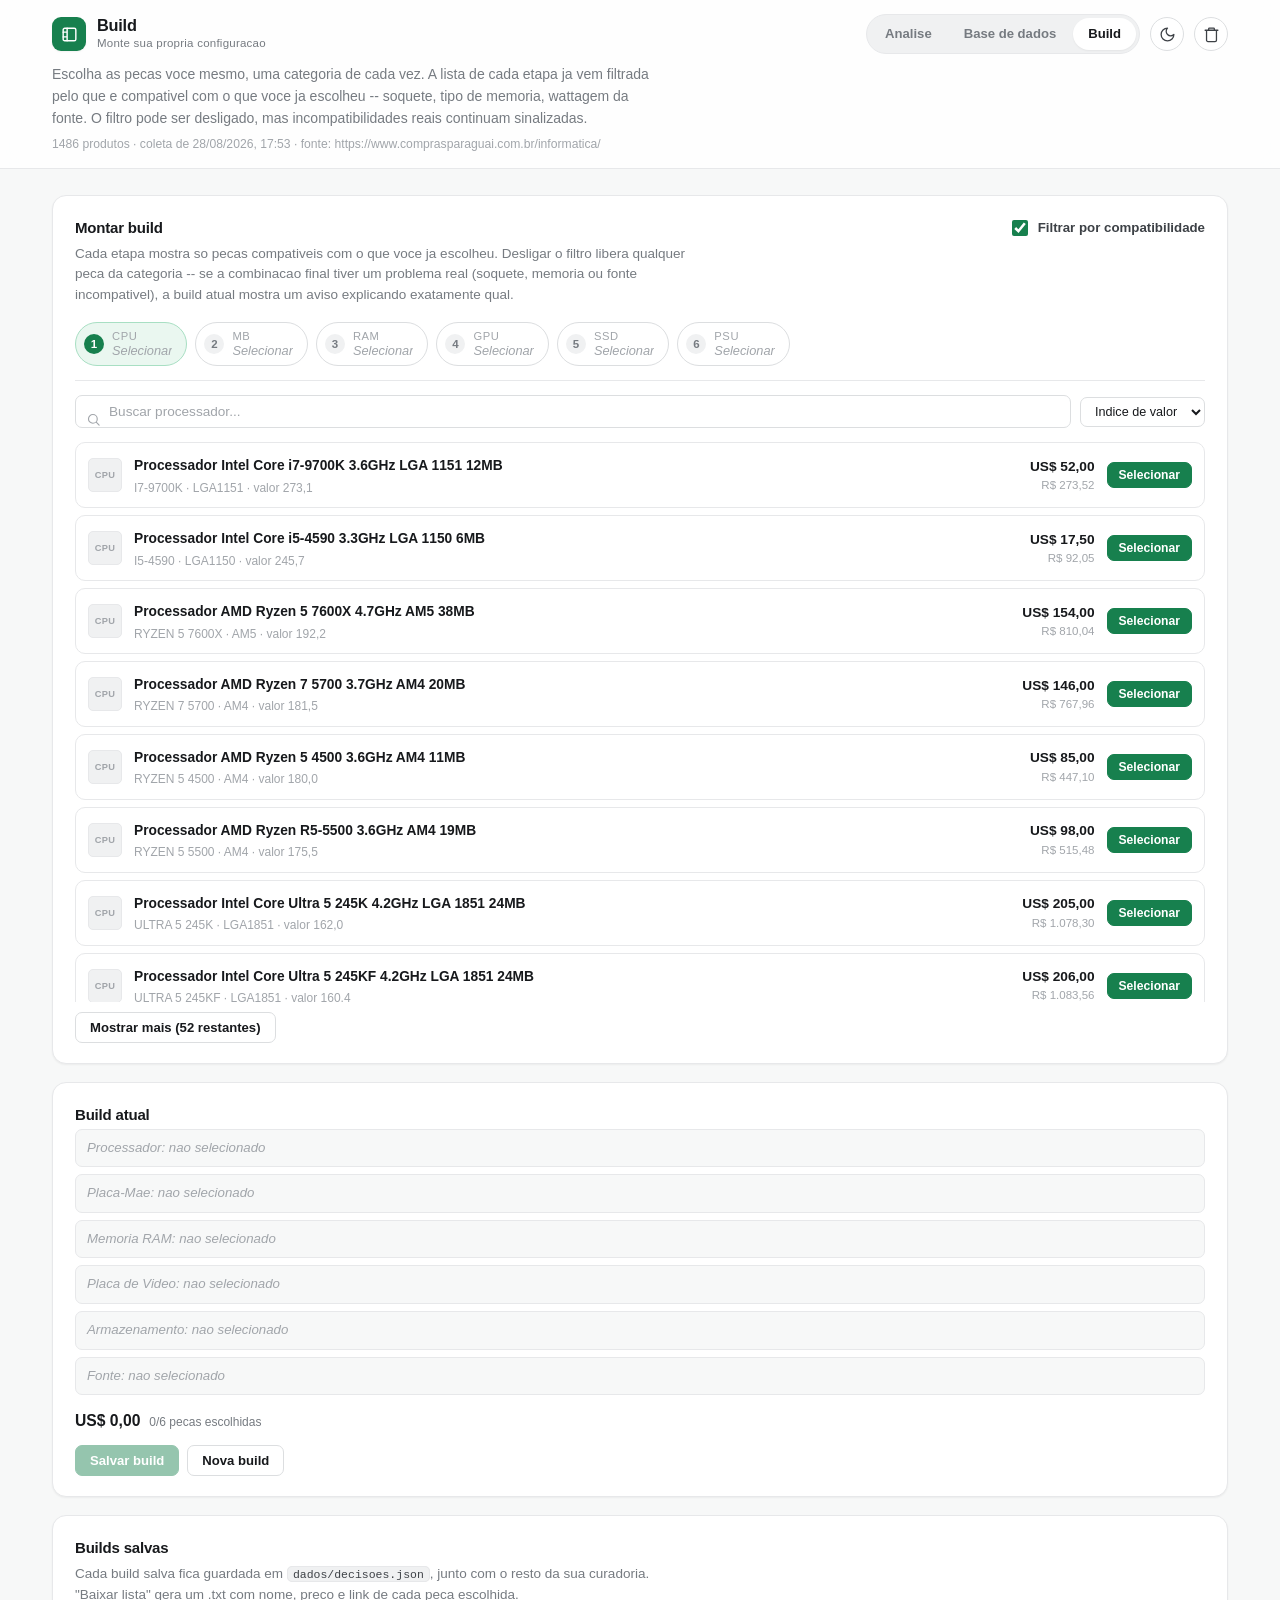
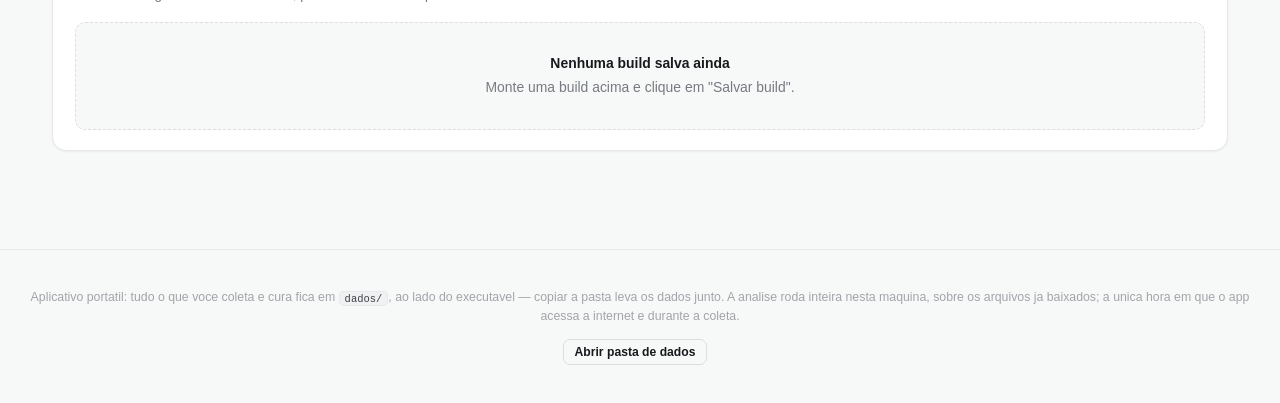
==== commit 0ff7e62b: "correção de bugs e melhorias no código" ====
--- a/build.html
+++ b/build.html
@@ -40,6 +40,11 @@
             <svg class="icon-sun" viewBox="0 0 24 24" fill="none" stroke="currentColor" stroke-width="1.8" stroke-linecap="round" stroke-linejoin="round" aria-hidden="true">
               <circle cx="12" cy="12" r="4"/>
               <path d="M12 2v2M12 20v2M4.93 4.93l1.41 1.41M17.66 17.66l1.41 1.41M2 12h2M20 12h2M6.34 17.66l-1.41 1.41M19.07 4.93l-1.41 1.41"/>
+            </svg>
+          </button>
+          <button id="reset-all-btn" class="theme-toggle reset-all-btn" type="button" aria-label="Resetar todos os dados" hidden>
+            <svg viewBox="0 0 24 24" fill="none" stroke="currentColor" stroke-width="1.8" stroke-linecap="round" stroke-linejoin="round" aria-hidden="true">
+              <path d="M3 6h18M8 6V4a1 1 0 0 1 1-1h6a1 1 0 0 1 1 1v2m3 0v14a2 2 0 0 1-2 2H7a2 2 0 0 1-2-2V6"/>
             </svg>
           </button>
         </div>
--- a/css/style.css
+++ b/css/style.css
@@ -418,6 +418,18 @@
   :root:not([data-theme="light"]) .theme-toggle .icon-moon { display: none; }
 }
 
+/*
+ * Botao de reset de fabrica, ao lado do de tema -- reaproveita o formato
+ * redondo do .theme-toggle, so com a cor de destaque avisando (no hover) que
+ * a acao e destrutiva. So aparece dentro do aplicativo (js/app-chrome.js tira
+ * o `hidden`): apagar dados/*.json exige o backend Python, que uma pagina
+ * aberta fora do app nao tem.
+ */
+.reset-all-btn:hover {
+  border-color: var(--danger);
+  color: var(--danger);
+}
+
 .subtitle {
   color: var(--text-muted);
   margin: 10px 0 0;
@@ -1904,6 +1916,22 @@
 .decision-note--ok    { color: var(--ok); }
 .decision-note--error { color: var(--danger); }
 
+.reset-all-list {
+  margin: 8px 0;
+  padding-left: 20px;
+  color: var(--text-soft);
+  font-size: 0.86rem;
+  line-height: 1.5;
+}
+
+.reset-all-list li {
+  margin-bottom: 6px;
+}
+
+.reset-all-list li:last-child {
+  margin-bottom: 0;
+}
+
 .benchmark-add-panel {
   margin-top: 13px;
   padding: 13px 14px;
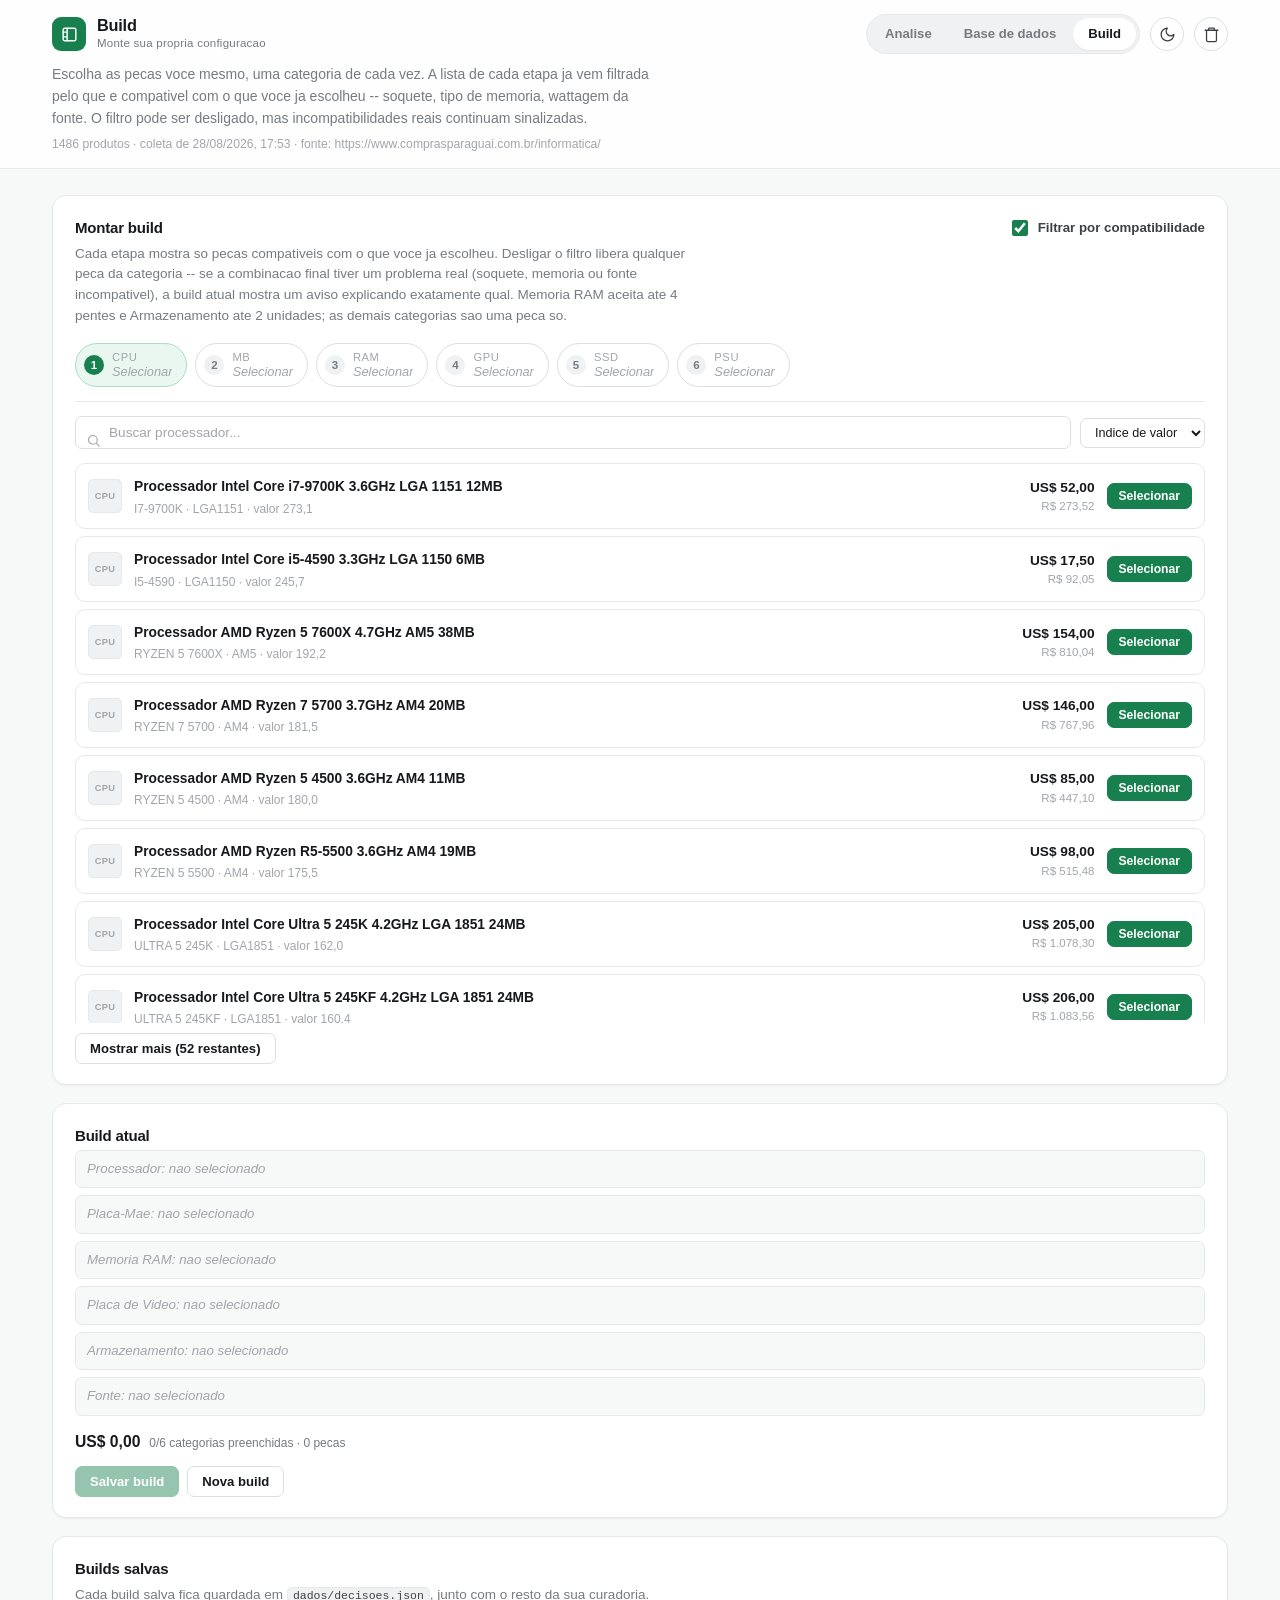
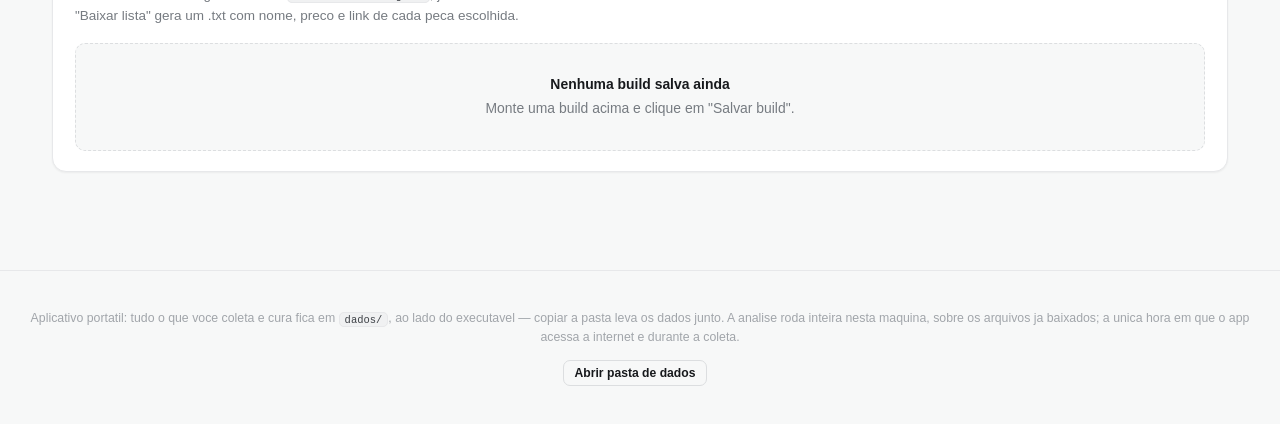
==== commit 78f402bd: "correção de bugs e melhorias no código" ====
--- a/build.html
+++ b/build.html
@@ -77,7 +77,8 @@
       <p class="panel-hint" id="pcb-compat-hint">
         Cada etapa mostra so pecas compativeis com o que voce ja escolheu. Desligar o filtro libera
         qualquer peca da categoria -- se a combinacao final tiver um problema real (soquete, memoria
-        ou fonte incompativel), a build atual mostra um aviso explicando exatamente qual.
+        ou fonte incompativel), a build atual mostra um aviso explicando exatamente qual. Memoria RAM
+        aceita ate 4 pentes e Armazenamento ate 2 unidades; as demais categorias sao uma peca so.
       </p>
       <div class="pcb-steps" id="pcb-steps"></div>
       <div id="pcb-picker"></div>
--- a/css/style.css
+++ b/css/style.css
@@ -1484,6 +1484,12 @@
   text-decoration: underline;
 }
 
+/* RAM e Armazenamento aceitam mais de uma peca -- este botao fica logo abaixo
+   das ja escolhidas, e so aparece enquanto ainda houver espaco (SLOT_LIMITS). */
+.pcb-add-more {
+  align-self: flex-start;
+}
+
 .pcb-current-actions {
   display: flex;
   gap: 8px;
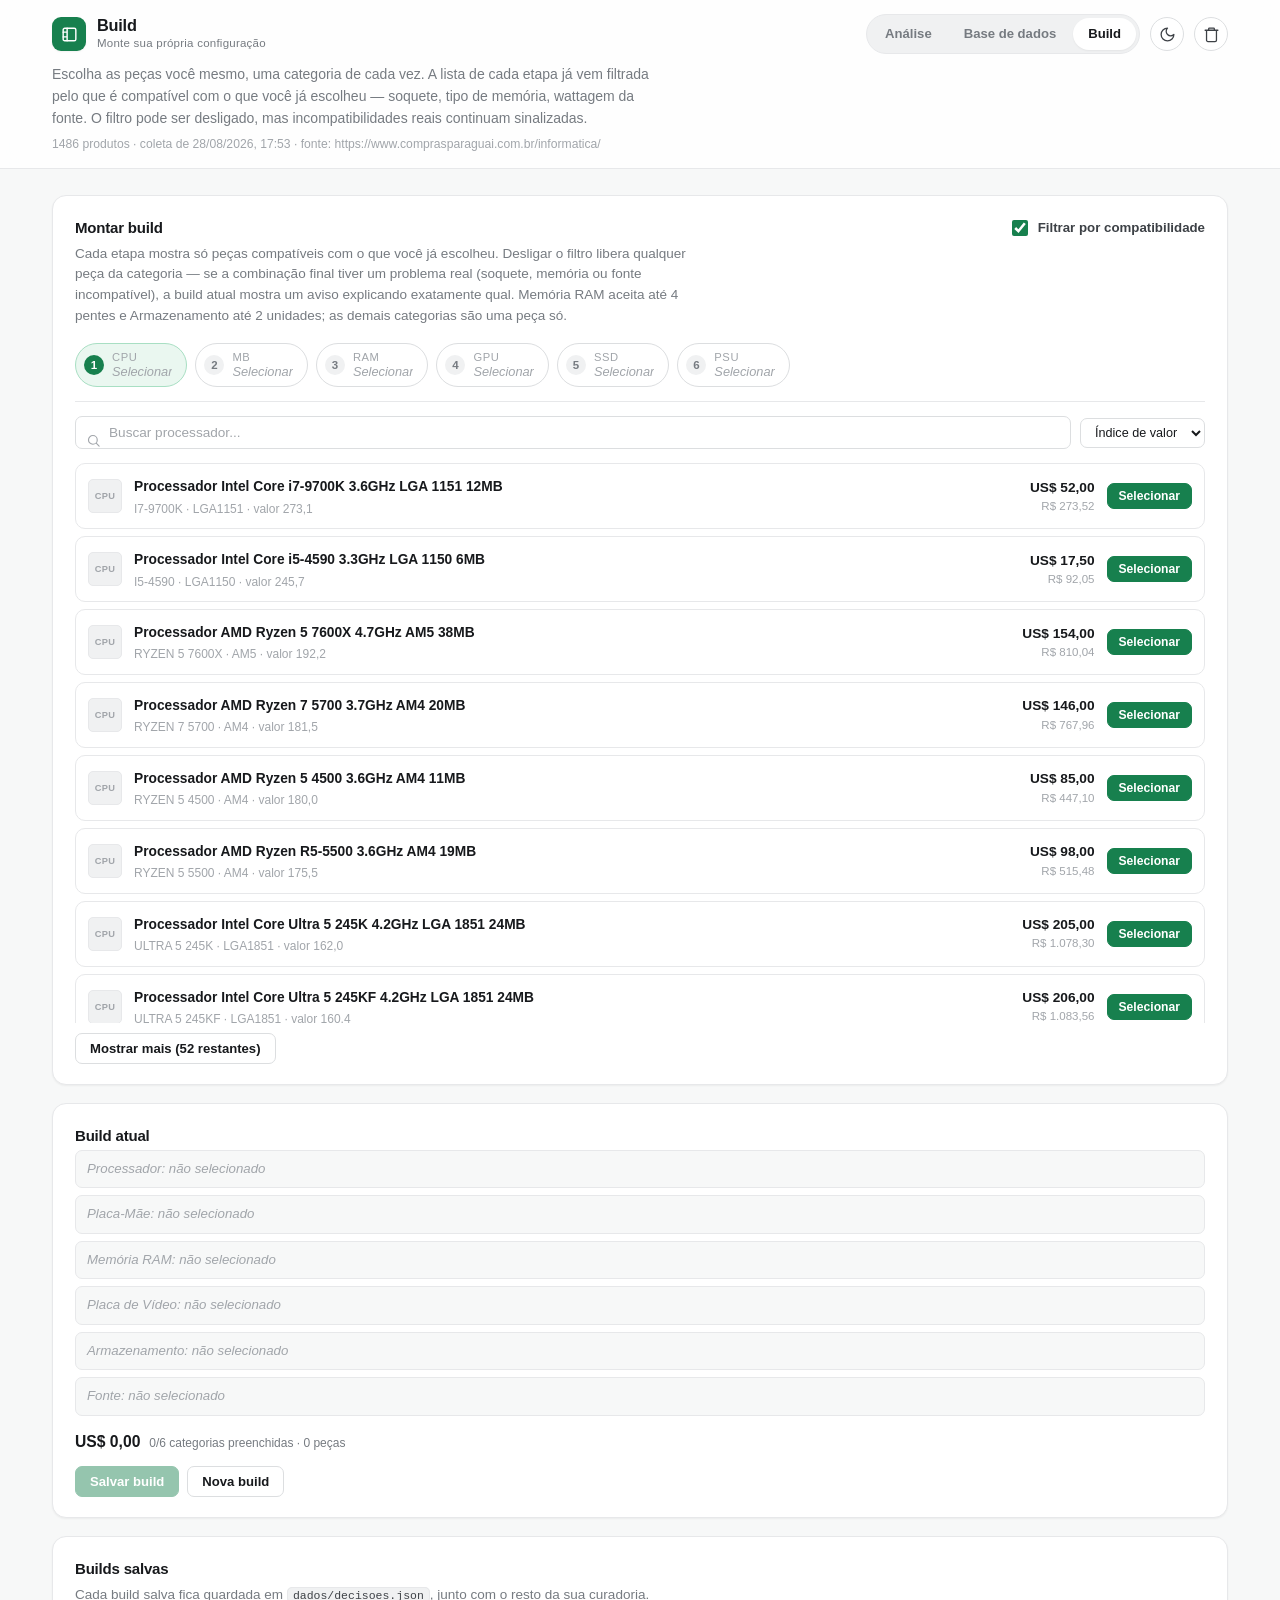
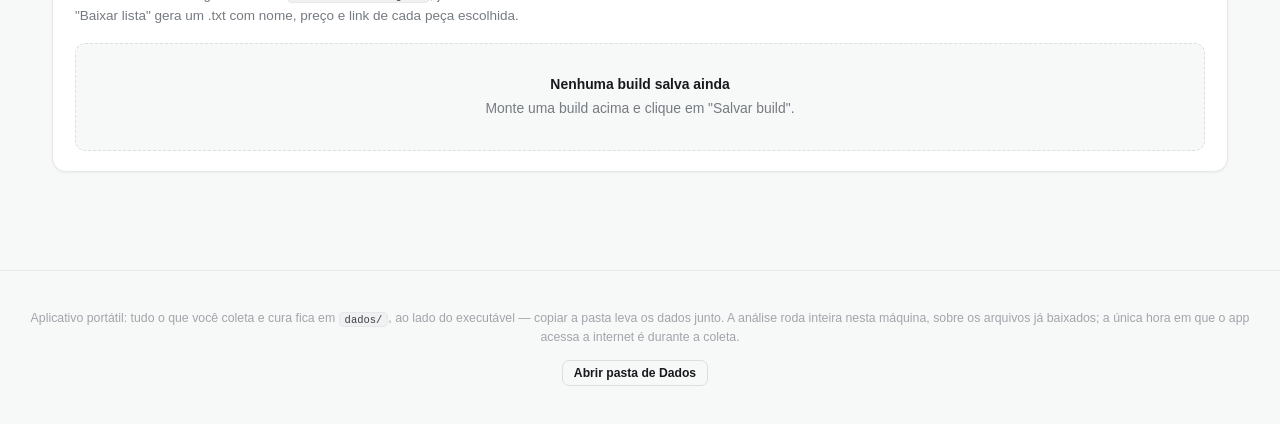
==== commit d7fad9bf: "Corrige acentuacao/pontuacao dos textos da UI e nomeia a janela por aba - HTML, JS e mensagens de lo" ====
--- a/build.html
+++ b/build.html
@@ -4,7 +4,7 @@
   <meta charset="UTF-8" />
   <meta name="viewport" content="width=device-width, initial-scale=1.0" />
   <meta name="color-scheme" content="light dark" />
-  <title>Build — Builds de Custo-Beneficio</title>
+  <title>Build — Builds de Custo-Benefício</title>
   <link rel="stylesheet" href="css/style.css" />
   <!-- ver o comentario sobre a ordem destes tres em index.html -->
   <script src="/app-bootstrap.js"></script>
@@ -24,12 +24,12 @@
           </span>
           <div class="brand-text">
             <h1>Build</h1>
-            <div class="brand-sub">Monte sua propria configuracao</div>
+            <div class="brand-sub">Monte sua própria configuração</div>
           </div>
         </div>
         <div class="header-actions">
-          <nav class="site-nav" aria-label="Secoes">
-            <a href="index.html">Analise</a>
+          <nav class="site-nav" aria-label="Seções">
+            <a href="index.html">Análise</a>
             <a href="catalogo.html">Base de dados</a>
             <a href="build.html" class="active">Build</a>
           </nav>
@@ -50,8 +50,8 @@
         </div>
       </div>
       <p class="subtitle">
-        Escolha as pecas voce mesmo, uma categoria de cada vez. A lista de cada etapa ja vem filtrada
-        pelo que e compativel com o que voce ja escolheu -- soquete, tipo de memoria, wattagem da
+        Escolha as peças você mesmo, uma categoria de cada vez. A lista de cada etapa já vem filtrada
+        pelo que é compatível com o que você já escolheu — soquete, tipo de memória, wattagem da
         fonte. O filtro pode ser desligado, mas incompatibilidades reais continuam sinalizadas.
       </p>
       <p class="data-meta" id="data-meta">carregando metadados...</p>
@@ -62,7 +62,7 @@
     <section class="panel" id="pcb-empty-state" hidden>
       <div class="empty-state">
         <strong>Nenhum dado coletado ainda</strong>
-        <div>Va para a pagina <a href="index.html">Analise</a> e use "Coletar dados agora" antes de montar uma build.</div>
+        <div>Vá para a página <a href="index.html">Análise</a> e use "Coletar dados agora" antes de montar uma build.</div>
       </div>
     </section>
 
@@ -75,10 +75,10 @@
         </label>
       </div>
       <p class="panel-hint" id="pcb-compat-hint">
-        Cada etapa mostra so pecas compativeis com o que voce ja escolheu. Desligar o filtro libera
-        qualquer peca da categoria -- se a combinacao final tiver um problema real (soquete, memoria
-        ou fonte incompativel), a build atual mostra um aviso explicando exatamente qual. Memoria RAM
-        aceita ate 4 pentes e Armazenamento ate 2 unidades; as demais categorias sao uma peca so.
+        Cada etapa mostra só peças compatíveis com o que você já escolheu. Desligar o filtro libera
+        qualquer peça da categoria — se a combinação final tiver um problema real (soquete, memória
+        ou fonte incompatível), a build atual mostra um aviso explicando exatamente qual. Memória RAM
+        aceita até 4 pentes e Armazenamento até 2 unidades; as demais categorias são uma peça só.
       </p>
       <div class="pcb-steps" id="pcb-steps"></div>
       <div id="pcb-picker"></div>
@@ -93,7 +93,7 @@
       <h2>Builds salvas</h2>
       <p class="panel-hint">
         Cada build salva fica guardada em <code>dados/decisoes.json</code>, junto com o resto da sua
-        curadoria. "Baixar lista" gera um .txt com nome, preco e link de cada peca escolhida.
+        curadoria. "Baixar lista" gera um .txt com nome, preço e link de cada peça escolhida.
       </p>
       <div id="pcb-saved"></div>
     </section>
@@ -101,12 +101,12 @@
 
   <footer class="site-footer">
     <p>
-      Aplicativo portatil: tudo o que voce coleta e cura fica em <code>dados/</code>, ao lado do
-      executavel — copiar a pasta leva os dados junto. A analise roda inteira nesta maquina, sobre
-      os arquivos ja baixados; a unica hora em que o app acessa a internet e durante a coleta.
+      Aplicativo portátil: tudo o que você coleta e cura fica em <code>dados/</code>, ao lado do
+      executável — copiar a pasta leva os dados junto. A análise roda inteira nesta máquina, sobre
+      os arquivos já baixados; a única hora em que o app acessa a internet é durante a coleta.
     </p>
     <p class="footer-actions">
-      <button id="open-data-folder" class="btn btn-ghost btn-sm" type="button" hidden>Abrir pasta de dados</button>
+      <button id="open-data-folder" class="btn btn-ghost btn-sm" type="button" hidden>Abrir pasta de Dados</button>
       <span id="app-version" class="footer-version"></span>
     </p>
   </footer>
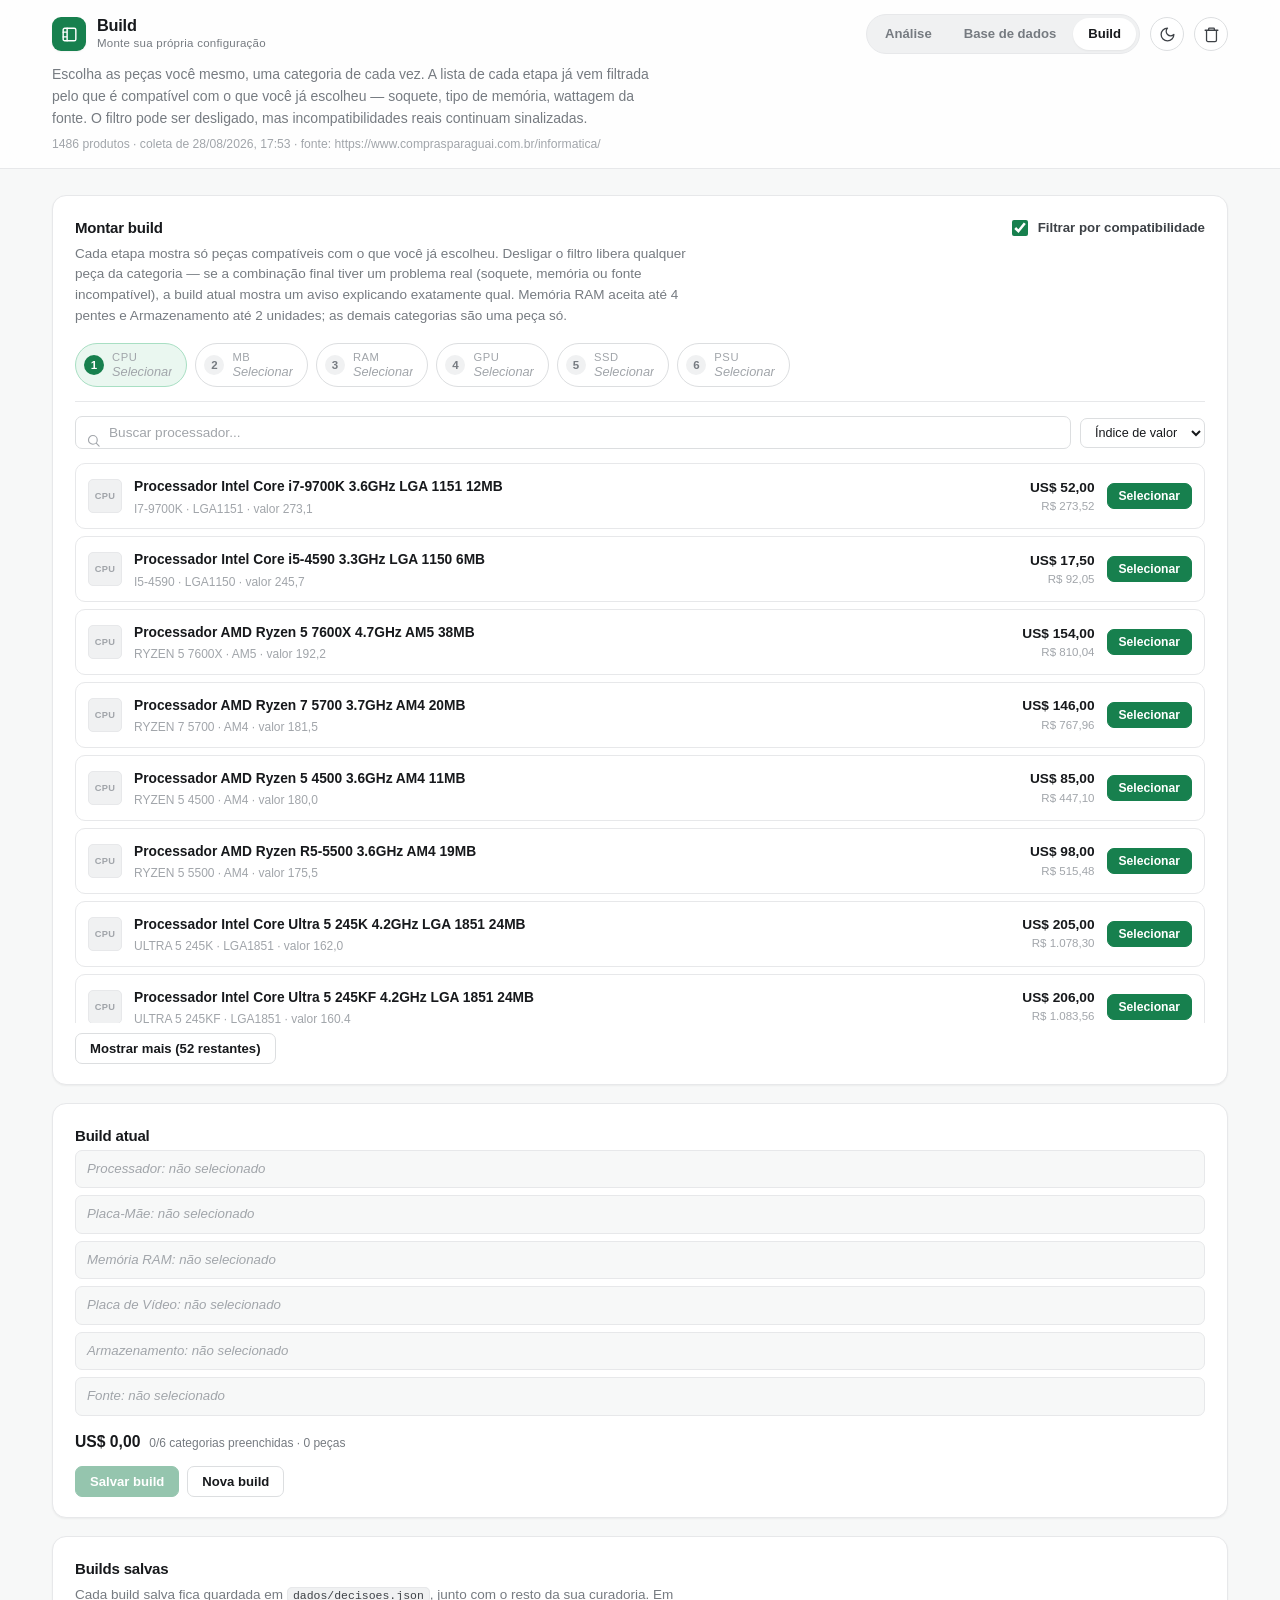
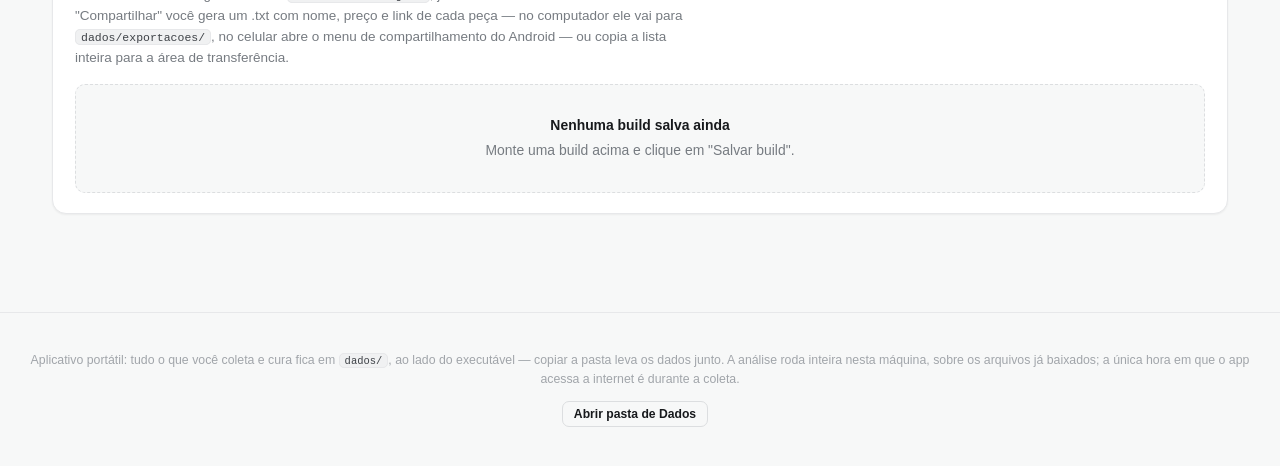
==== commit fd060fe0: "Compartilha builds salvas por arquivo ou area de transferencia O card de uma build salva tinha uma s" ====
--- a/build.html
+++ b/build.html
@@ -93,7 +93,9 @@
       <h2>Builds salvas</h2>
       <p class="panel-hint">
         Cada build salva fica guardada em <code>dados/decisoes.json</code>, junto com o resto da sua
-        curadoria. "Baixar lista" gera um .txt com nome, preço e link de cada peça escolhida.
+        curadoria. Em "Compartilhar" você gera um .txt com nome, preço e link de cada peça — no
+        computador ele vai para <code>dados/exportacoes/</code>, no celular abre o menu de
+        compartilhamento do Android — ou copia a lista inteira para a área de transferência.
       </p>
       <div id="pcb-saved"></div>
     </section>
--- a/css/style.css
+++ b/css/style.css
@@ -543,6 +543,14 @@
   flex-shrink: 0;
 }
 
+/* Seta do botao que abre um menu suspenso: menor e mais discreta que o icone de
+   assunto do botao, que fica com os 15px acima. */
+.btn .btn-caret {
+  width: 12px;
+  height: 12px;
+  opacity: 0.75;
+}
+
 .btn-primary {
   background: var(--accent);
   border-color: var(--accent);
@@ -2197,6 +2205,108 @@
   background: var(--accent);
 }
 
+/* ==================================================== menu suspenso ===== */
+
+/* O wrapper existe so para dar containing block ao .menu absoluto -- mesmo
+   motivo e mesmo par de propriedades de .file-btn. openMenu() aplica esta
+   classe sozinho no elemento que recebe o menu. */
+.menu-anchor {
+  position: relative;
+  display: inline-flex;
+}
+
+/* z-index 50: acima do .site-header (40), para um menu que abre para cima perto
+   do topo nao ficar sob o cabecalho sticky; abaixo do .modal-backdrop (100) e da
+   .toast-stack (200), para um modal ou o toast de confirmacao nunca ficarem
+   escondidos atras de um menu.
+
+   Fundo em --bg-panel e nao --bg-elevated: no tema claro o --bg-elevated e mais
+   ESCURO que o --bg-panel do card atras dele, e um menu flutuante mais escuro
+   que a superficie de baixo le como "afundado" -- o contrario do que ele e. E a
+   mesma receita do .modal: --bg-panel + --border + sombra. */
+.menu {
+  position: absolute;
+  z-index: 50;
+  top: calc(100% + 5px);
+  left: 0;
+  /* a primeira linha e o fallback: uma WebView antiga que nao entenda max()
+     descarta a segunda e fica com a largura fixa, em vez de perder o min-width
+     inteiro e encolher o menu ate o texto. */
+  min-width: 196px;
+  min-width: max(100%, 196px);
+  padding: 5px;
+  display: flex;
+  flex-direction: column;
+  gap: 2px;
+  background: var(--bg-panel);
+  border: 1px solid var(--border);
+  border-radius: var(--radius);
+  box-shadow: var(--shadow-md);
+  animation: pop-in 0.18s cubic-bezier(0.2, 0.9, 0.3, 1);
+}
+
+.menu--up  { top: auto; bottom: calc(100% + 5px); }
+.menu--end { left: auto; right: 0; }
+
+.menu-item {
+  display: flex;
+  align-items: center;
+  gap: 9px;
+  width: 100%;
+  border: 0;
+  background: none;
+  color: var(--text);
+  font-family: inherit;
+  font-size: 0.79rem;
+  font-weight: 540;
+  line-height: 1.4;
+  text-align: left;
+  white-space: nowrap;
+  padding: 7px 10px;
+  border-radius: var(--radius-xs);
+  cursor: pointer;
+}
+
+/* Mesma receita de .modal-close:hover -- a superficie de hover da interface
+   inteira e --bg-hover. O anel de foco vem da regra global de :focus-visible. */
+.menu-item:hover:not(:disabled),
+.menu-item:focus-visible {
+  background: var(--bg-hover);
+  color: var(--text);
+}
+
+.menu-item:disabled {
+  opacity: 0.45;
+  cursor: not-allowed;
+}
+
+.menu-item svg {
+  width: 15px;
+  height: 15px;
+  flex-shrink: 0;
+  color: var(--text-muted);
+}
+
+.menu-item:hover:not(:disabled) svg,
+.menu-item:focus-visible svg {
+  color: var(--text);
+}
+
+/* Ultimo recurso do "copiar": o texto num campo para o usuario copiar a mao. */
+.copy-fallback-area {
+  width: 100%;
+  margin-top: 10px;
+  font-family: var(--font-mono);
+  font-size: 0.74rem;
+  line-height: 1.5;
+  color: var(--text);
+  background: var(--bg-inset);
+  border: 1px solid var(--border-soft);
+  border-radius: var(--radius-sm);
+  padding: 9px 11px;
+  resize: vertical;
+}
+
 /* ============================================================ modal ===== */
 
 .modal-backdrop {
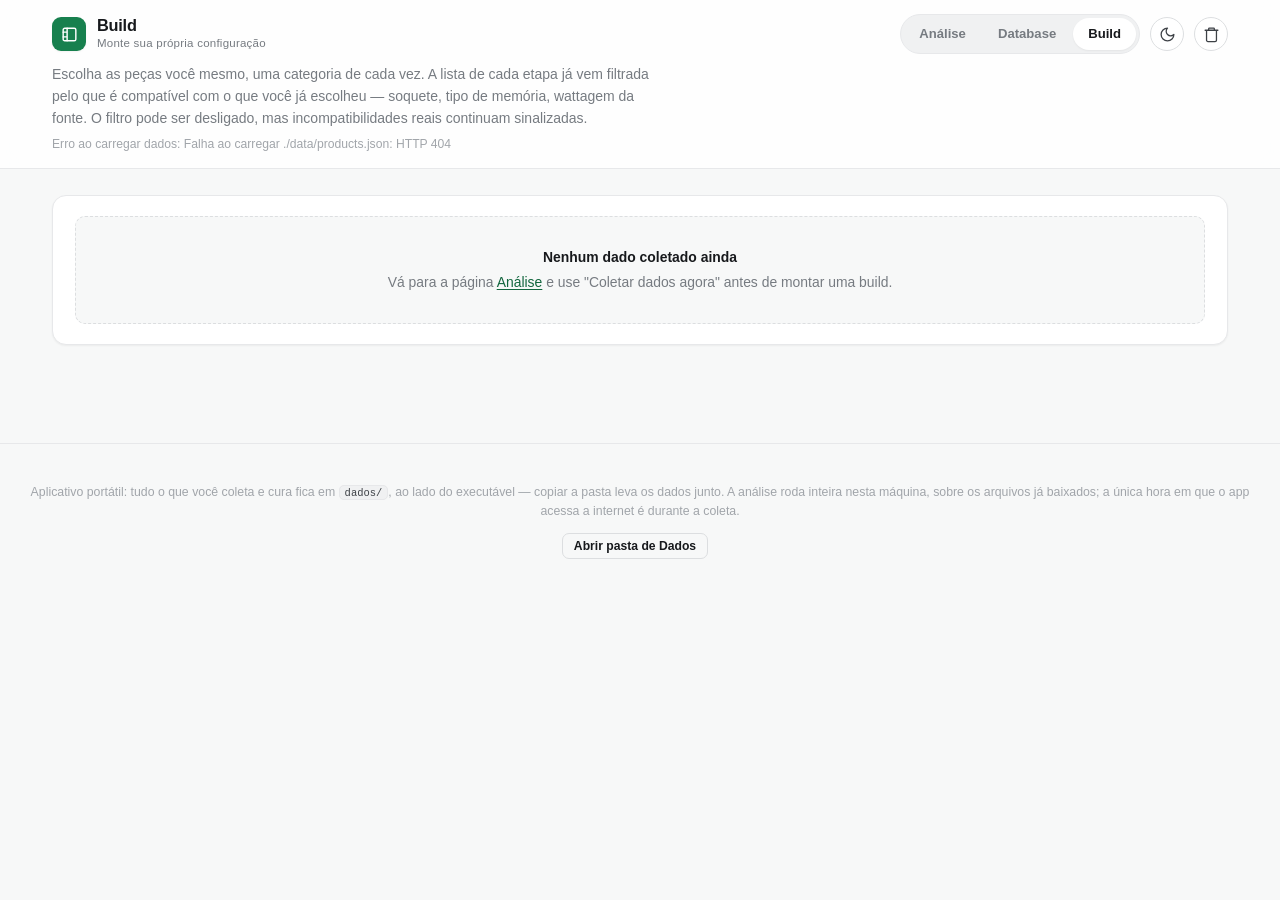
==== commit 4fb063b7: "Renomeia a pagina "Base de Dados" para "Database" So o texto exibido muda -- nome do arquivo (catalo" ====
--- a/build.html
+++ b/build.html
@@ -30,7 +30,7 @@
         <div class="header-actions">
           <nav class="site-nav" aria-label="Seções">
             <a href="index.html">Análise</a>
-            <a href="catalogo.html">Base de dados</a>
+            <a href="catalogo.html">Database</a>
             <a href="build.html" class="active">Build</a>
           </nav>
           <button id="theme-toggle" class="theme-toggle" type="button" aria-label="Alternar tema">
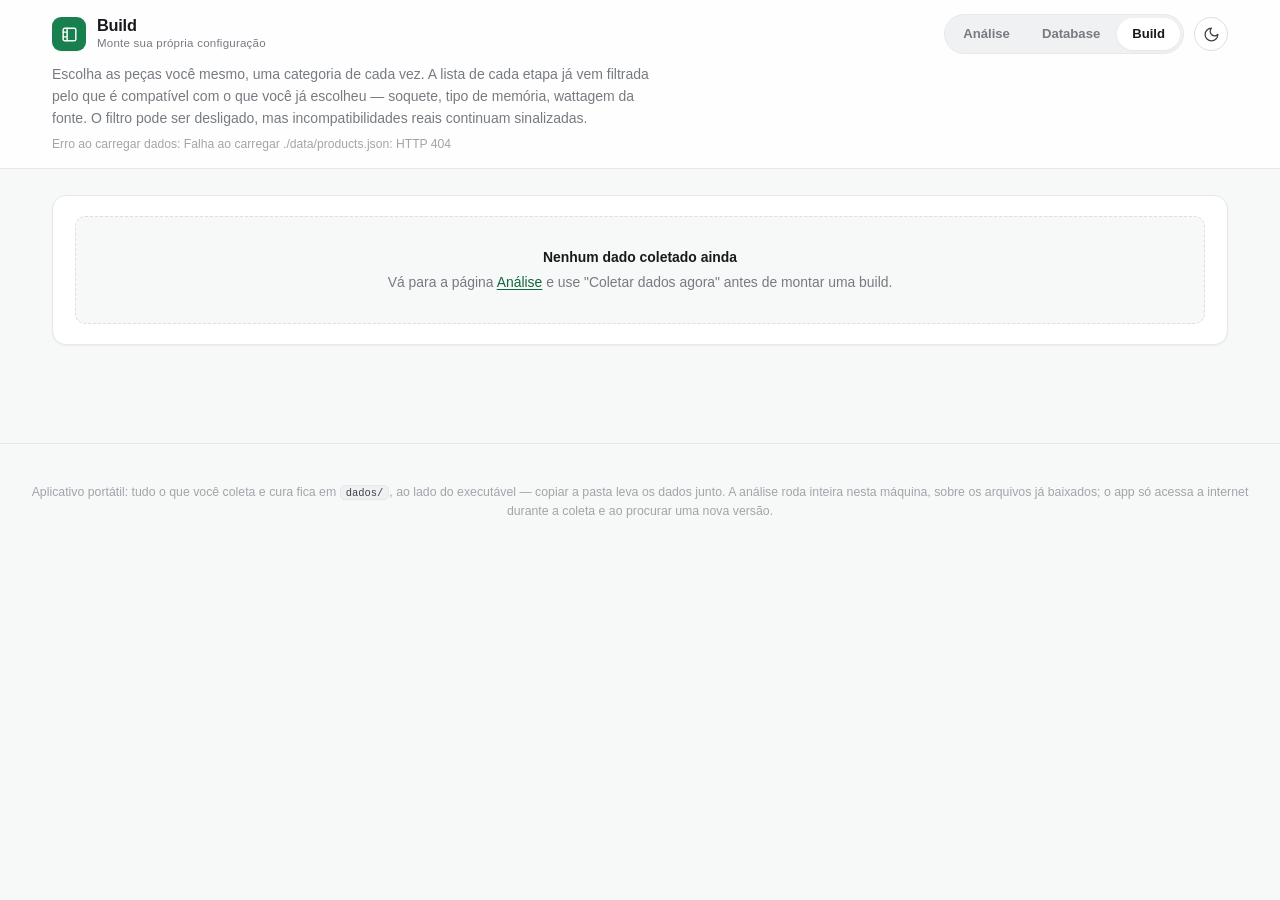
==== commit c7e779c3: "Adiciona verificacao de atualizacoes e corrige bugs de versao/hidden Botao "Buscar atualizacoes" no " ====
--- a/build.html
+++ b/build.html
@@ -105,11 +105,13 @@
     <p>
       Aplicativo portátil: tudo o que você coleta e cura fica em <code>dados/</code>, ao lado do
       executável — copiar a pasta leva os dados junto. A análise roda inteira nesta máquina, sobre
-      os arquivos já baixados; a única hora em que o app acessa a internet é durante a coleta.
+      os arquivos já baixados; o app só acessa a internet durante a coleta e ao procurar uma nova
+      versão.
     </p>
     <p class="footer-actions">
       <button id="open-data-folder" class="btn btn-ghost btn-sm" type="button" hidden>Abrir pasta de Dados</button>
       <span id="app-version" class="footer-version"></span>
+      <button id="check-update" class="btn btn-ghost btn-sm" type="button" hidden>Buscar atualizações</button>
     </p>
   </footer>
 
@@ -121,6 +123,7 @@
   <script src="js/render.js"></script>
   <script src="js/overrides.js"></script>
   <script src="js/pc-builder.js"></script>
+  <script src="js/updater.js"></script>
   <script src="js/app-chrome.js"></script>
 </body>
 </html>
--- a/css/style.css
+++ b/css/style.css
@@ -210,6 +210,18 @@
   box-sizing: border-box;
 }
 
+/*
+ * O `[hidden] { display: none }` do navegador vem da folha do agente, entao
+ * QUALQUER regra de autor que defina `display` o vence -- inclusive
+ * `.btn { display: inline-flex }`. Sem este !important, o atributo `hidden` e
+ * inerte em todo botao do projeto: os do rodape apareciam fora do aplicativo, e
+ * "Abrir pasta de Dados" aparecia no Android, onde nao ha gerenciador de
+ * arquivos nenhum para abrir.
+ */
+[hidden] {
+  display: none !important;
+}
+
 html {
   -webkit-text-size-adjust: 100%;
 }
@@ -1635,6 +1647,48 @@
   font-variant-numeric: tabular-nums;
   color: var(--text-faint);
   opacity: 0.75;
+}
+
+/*
+ * Conteudo do modal de atualizacao. As notas vem do corpo da release em
+ * markdown cru, entao `pre` com quebra automatica: o texto pode ter linhas bem
+ * longas, e um scroll horizontal dentro de um modal e ruim de usar.
+ */
+.update-notes {
+  margin: 6px 0 14px;
+  padding: 10px 12px;
+  max-height: 190px;
+  overflow-y: auto;
+  background: var(--bg-inset);
+  border: 1px solid var(--border-soft);
+  border-radius: var(--radius-sm);
+  font-size: 0.78rem;
+  line-height: 1.5;
+  white-space: pre-wrap;
+  overflow-wrap: anywhere;
+}
+
+.update-steps {
+  margin: 0 0 12px;
+  padding-left: 20px;
+  line-height: 1.6;
+}
+
+.update-steps li + li {
+  margin-top: 5px;
+}
+
+/* O botao aqui e um <a> de verdade (target="_blank" e o unico caminho que o
+ * pywebview e a WebView do Android mandam para o navegador do sistema), entao
+ * precisa perder o sublinhado que os links da pagina tem. */
+.update-cta {
+  display: flex;
+  justify-content: center;
+  margin-top: 16px;
+}
+
+.update-cta .btn {
+  text-decoration: none;
 }
 
 /* ========================================================== catalogo ==== */
